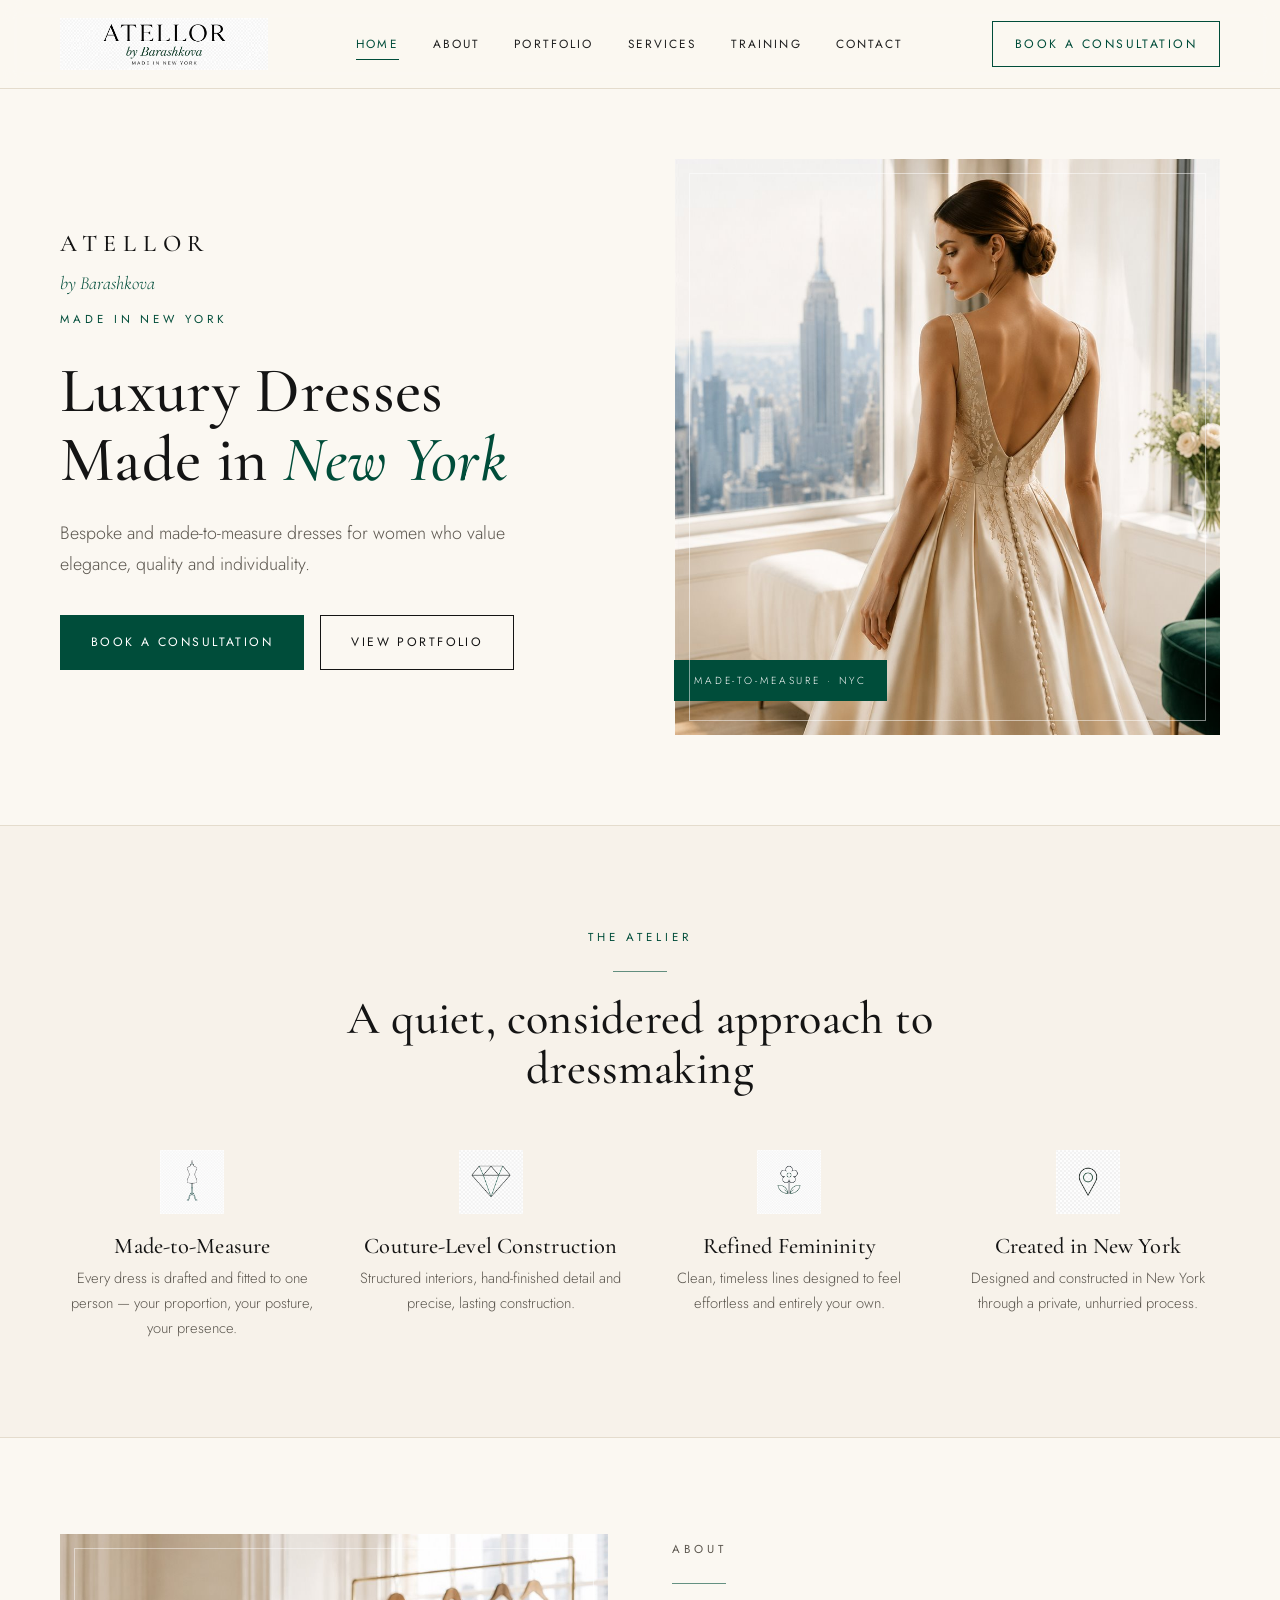
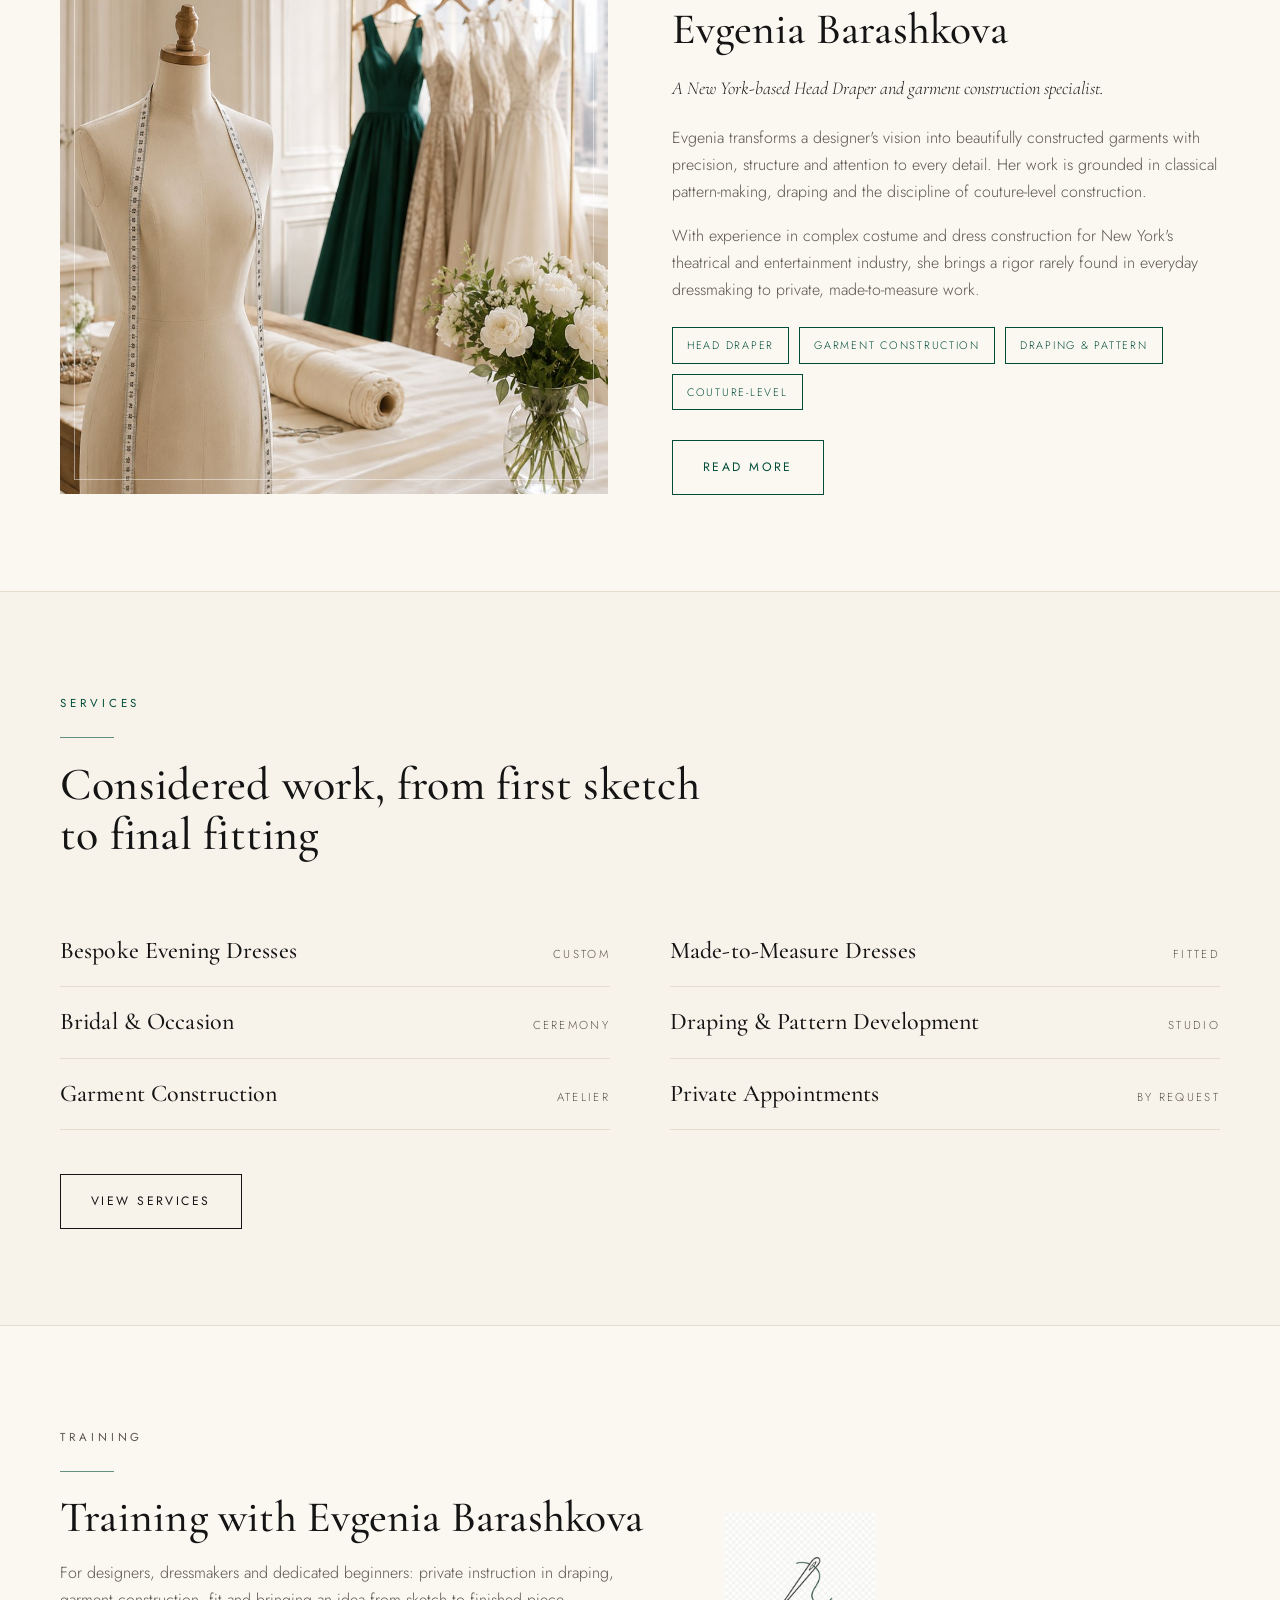
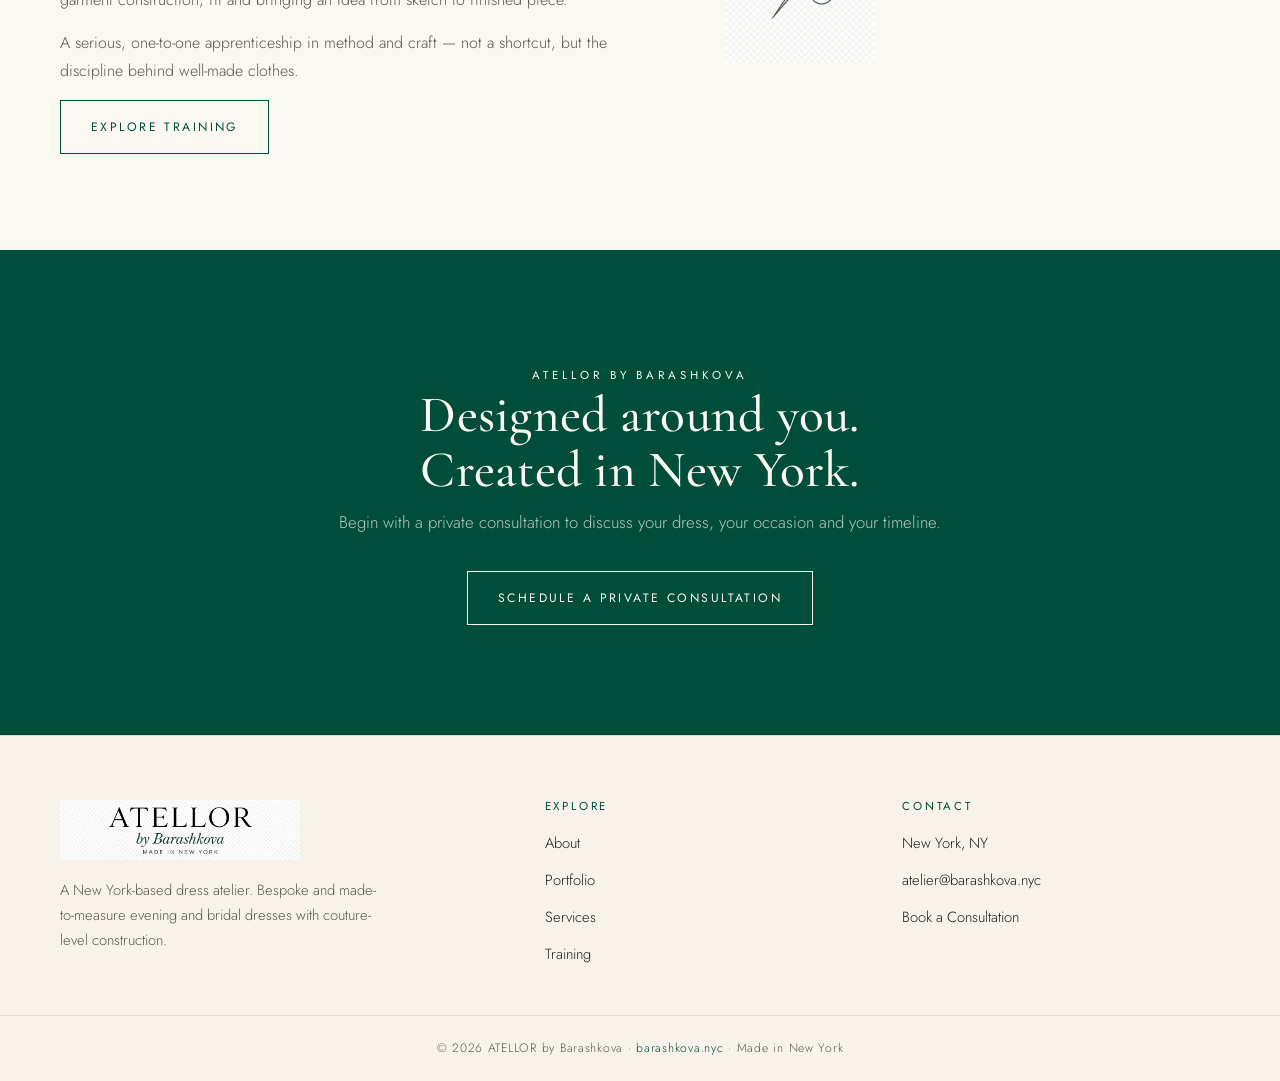
==== index.html @ 3ccfa633 "Home page: ATELLOR by Barashkova landing (quiet-luxury NYC atelier) - shared styles.css (cream/ivory" ====
<!DOCTYPE html>
<html lang="en">
<head>
<meta charset="UTF-8">
<meta name="viewport" content="width=device-width, initial-scale=1.0">
<title>ATELLOR by Barashkova — Luxury Dresses Made in New York</title>
<meta name="description" content="ATELLOR by Barashkova is a New York-based dress atelier founded by Evgenia Barashkova, Head Draper and garment construction specialist. Bespoke and made-to-measure evening and bridal dresses, created in New York.">
<meta name="keywords" content="luxury dresses New York, made to measure dresses NYC, bespoke dresses New York, custom evening dresses NYC, New York dress atelier, bridal and evening dresses NYC, garment construction specialist NYC">
<link rel="canonical" href="https://barashkova.nyc/">
<meta name="theme-color" content="#FBF8F2">
<meta property="og:type" content="website">
<meta property="og:url" content="https://barashkova.nyc/">
<meta property="og:title" content="ATELLOR by Barashkova — Luxury Dresses Made in New York">
<meta property="og:description" content="A New York-based dress atelier. Bespoke and made-to-measure evening and bridal dresses with couture-level construction.">
<meta property="og:image" content="https://barashkova.nyc/assets/hero.jpg">
<meta name="twitter:card" content="summary_large_image">
<meta name="twitter:title" content="ATELLOR by Barashkova — Luxury Dresses Made in New York">
<meta name="twitter:description" content="A New York-based dress atelier. Bespoke and made-to-measure dresses with couture-level construction.">
<meta name="twitter:image" content="https://barashkova.nyc/assets/hero.jpg">
<link rel="icon" type="image/png" href="assets/favicon.png">
<link rel="apple-touch-icon" href="assets/favicon.png">
<link rel="preconnect" href="https://fonts.googleapis.com">
<link rel="preconnect" href="https://fonts.gstatic.com" crossorigin>
<link href="https://fonts.googleapis.com/css2?family=Cormorant+Garamond:ital,wght@0,400;0,500;0,600;1,400;1,500&family=Jost:wght@300;400;500&display=swap" rel="stylesheet">
<link rel="stylesheet" href="styles.css?v=20260706-1">
<script type="application/ld+json">
{"@context":"https://schema.org","@type":"ClothingStore","name":"ATELLOR by Barashkova","image":"https://barashkova.nyc/assets/hero.jpg","description":"New York-based dress atelier offering bespoke and made-to-measure evening and bridal dresses with couture-level construction.","url":"https://barashkova.nyc/","email":"atelier@barashkova.nyc","address":{"@type":"PostalAddress","addressLocality":"New York","addressRegion":"NY","addressCountry":"US"},"founder":{"@type":"Person","name":"Evgenia Barashkova","jobTitle":"Head Draper and Garment Construction Specialist"},"areaServed":"New York, NY"}
</script>
</head>
<body>

<!-- ══ NAV ══════════════════════════════════════════════════════════ -->
<header class="nav">
  <div class="nav-inner">
    <a class="nav-logo" href="index.html" aria-label="ATELLOR by Barashkova — Home">
      <img src="assets/logo.png" alt="ATELLOR by Barashkova — Made in New York">
    </a>
    <nav class="nav-menu" id="navMenu">
      <a href="index.html" class="active">Home</a>
      <a href="about.html">About</a>
      <a href="portfolio.html">Portfolio</a>
      <a href="services.html">Services</a>
      <a href="training.html">Training</a>
      <a href="contact.html">Contact</a>
      <a href="contact.html" class="btn btn-ghost nav-cta" style="padding:12px 22px">Book a Consultation</a>
    </nav>
    <a href="contact.html" class="btn btn-ghost nav-cta desktop" style="padding:12px 22px">Book a Consultation</a>
    <button class="nav-burger" id="navBurger" aria-label="Menu" aria-expanded="false"><span></span><span></span><span></span></button>
  </div>
</header>

<!-- ══ HERO ═════════════════════════════════════════════════════════ -->
<section class="hero">
  <div class="hero-copy">
    <div class="eyebrow-stack">
      <span class="big">ATELLOR</span>
      <span class="scr">by Barashkova</span>
      <span class="eyebrow" style="margin-top:8px">Made in New York</span>
    </div>
    <h1>Luxury Dresses<br>Made in <em>New York</em></h1>
    <p class="sub">Bespoke and made-to-measure dresses for women who value elegance, quality and individuality.</p>
    <div class="hero-actions">
      <a href="contact.html" class="btn btn-fill">Book a Consultation</a>
      <a href="portfolio.html" class="btn btn-outline">View Portfolio</a>
    </div>
  </div>
  <div class="hero-photo">
    <img src="assets/hero.jpg" alt="Evening gown created at the ATELLOR by Barashkova atelier, with a New York skyline beyond the window" fetchpriority="high">
    <span class="tag">Made-to-measure · NYC</span>
  </div>
</section>

<!-- ══ VALUES ═══════════════════════════════════════════════════════ -->
<section class="band">
  <div class="sec">
    <div class="sec-head center">
      <span class="eyebrow">The Atelier</span>
      <div class="rule center"></div>
      <h2>A quiet, considered approach to dressmaking</h2>
    </div>
    <div class="values">
      <div class="value">
        <img src="assets/icon-form.png" alt="">
        <h3>Made-to-Measure</h3>
        <p>Every dress is drafted and fitted to one person — your proportion, your posture, your presence.</p>
      </div>
      <div class="value">
        <img src="assets/icon-diamond.png" alt="">
        <h3>Couture-Level Construction</h3>
        <p>Structured interiors, hand-finished detail and precise, lasting construction.</p>
      </div>
      <div class="value">
        <img src="assets/icon-flower.png" alt="">
        <h3>Refined Femininity</h3>
        <p>Clean, timeless lines designed to feel effortless and entirely your own.</p>
      </div>
      <div class="value">
        <img src="assets/icon-pin.png" alt="">
        <h3>Created in New York</h3>
        <p>Designed and constructed in New York through a private, unhurried process.</p>
      </div>
    </div>
  </div>
</section>

<!-- ══ ABOUT BRIEF ══════════════════════════════════════════════════ -->
<section class="sec">
  <div class="about-split">
    <div class="photo">
      <img src="assets/atelier.jpg" alt="The ATELLOR by Barashkova atelier — a dress form, gowns on a rail and fabric in progress" loading="lazy">
    </div>
    <div>
      <span class="eyebrow muted">About</span>
      <div class="rule"></div>
      <h2>Evgenia Barashkova</h2>
      <p class="lead">A New York-based Head Draper and garment construction specialist.</p>
      <p>Evgenia transforms a designer's vision into beautifully constructed garments with precision, structure and attention to every detail. Her work is grounded in classical pattern-making, draping and the discipline of couture-level construction.</p>
      <p>With experience in complex costume and dress construction for New York's theatrical and entertainment industry, she brings a rigor rarely found in everyday dressmaking to private, made-to-measure work.</p>
      <div class="tags">
        <span class="tag-chip">Head Draper</span>
        <span class="tag-chip">Garment Construction</span>
        <span class="tag-chip">Draping &amp; Pattern</span>
        <span class="tag-chip">Couture-Level</span>
      </div>
      <a href="about.html" class="btn btn-ghost">Read More</a>
    </div>
  </div>
</section>

<!-- ══ SERVICES PREVIEW ═════════════════════════════════════════════ -->
<section class="band">
  <div class="sec">
    <div class="sec-head">
      <span class="eyebrow">Services</span>
      <div class="rule"></div>
      <h2>Considered work, from first sketch to final fitting</h2>
    </div>
    <div class="svc-list">
      <div class="svc-item"><h3>Bespoke Evening Dresses</h3><span>Custom</span></div>
      <div class="svc-item"><h3>Made-to-Measure Dresses</h3><span>Fitted</span></div>
      <div class="svc-item"><h3>Bridal &amp; Occasion</h3><span>Ceremony</span></div>
      <div class="svc-item"><h3>Draping &amp; Pattern Development</h3><span>Studio</span></div>
      <div class="svc-item"><h3>Garment Construction</h3><span>Atelier</span></div>
      <div class="svc-item"><h3>Private Appointments</h3><span>By request</span></div>
    </div>
    <div style="margin-top:44px"><a href="services.html" class="btn btn-outline">View Services</a></div>
  </div>
</section>

<!-- ══ TRAINING TEASER ══════════════════════════════════════════════ -->
<section class="sec">
  <div class="teaser">
    <div class="txt">
      <span class="eyebrow muted">Training</span>
      <div class="rule"></div>
      <h2>Training with Evgenia Barashkova</h2>
      <p>For designers, dressmakers and dedicated beginners: private instruction in draping, garment construction, fit and bringing an idea from sketch to finished piece.</p>
      <p>A serious, one-to-one apprenticeship in method and craft — not a shortcut, but the discipline behind well-made clothes.</p>
      <a href="training.html" class="btn btn-ghost">Explore Training</a>
    </div>
    <div class="art">
      <img src="assets/monogram.png" alt="" loading="lazy">
    </div>
  </div>
</section>

<!-- ══ CTA BAND ═════════════════════════════════════════════════════ -->
<section class="band-emerald">
  <div class="cta-band">
    <span class="eyebrow">ATELLOR by Barashkova</span>
    <h2>Designed around you.<br>Created in New York.</h2>
    <p>Begin with a private consultation to discuss your dress, your occasion and your timeline.</p>
    <a href="contact.html" class="btn btn-outline">Schedule a Private Consultation</a>
  </div>
</section>

<!-- ══ FOOTER ═══════════════════════════════════════════════════════ -->
<footer>
  <div class="foot">
    <div class="foot-brand">
      <img src="assets/logo.png" alt="ATELLOR by Barashkova">
      <p>A New York-based dress atelier. Bespoke and made-to-measure evening and bridal dresses with couture-level construction.</p>
    </div>
    <div class="foot-col">
      <h4>Explore</h4>
      <a href="about.html">About</a>
      <a href="portfolio.html">Portfolio</a>
      <a href="services.html">Services</a>
      <a href="training.html">Training</a>
    </div>
    <div class="foot-col">
      <h4>Contact</h4>
      <p>New York, NY</p>
      <a href="mailto:atelier@barashkova.nyc">atelier@barashkova.nyc</a>
      <a href="contact.html">Book a Consultation</a>
    </div>
  </div>
  <div class="foot-bottom">© 2026 ATELLOR by Barashkova · <a href="https://barashkova.nyc">barashkova.nyc</a> · Made in New York</div>
</footer>

<script>
(function(){
  var b=document.getElementById('navBurger'),m=document.getElementById('navMenu');
  b.addEventListener('click',function(){
    var o=m.classList.toggle('open');
    b.setAttribute('aria-expanded',o?'true':'false');
  });
  m.querySelectorAll('a').forEach(function(a){a.addEventListener('click',function(){m.classList.remove('open');});});
})();
</script>
</body>
</html>
---- styles.css ----
/* ══════════════════════════════════════════════════════════════════
   ATELLOR by Barashkova — barashkova.nyc
   Shared stylesheet · quiet-luxury New York dress atelier
   Cream / ivory · deep emerald accents · black serif typography
   ══════════════════════════════════════════════════════════════════ */
:root{
  --cream:#FBF8F2; --cream2:#F7F2EA; --cream3:#F1E9DB;
  --emerald:#004D3A; --emerald2:#005F46; --emerald-soft:rgba(0,77,58,.08);
  --ink:#141414; --graphite:#1E1E1E; --muted:#5b564e;
  --beige:#D8C7AA; --line:#e4dccd; --gold:#B9975B;
  --serif:'Cormorant Garamond',Georgia,'Times New Roman',serif;
  --sans:'Jost',-apple-system,BlinkMacSystemFont,'Segoe UI',sans-serif;
  --maxw:1240px;
}
*{margin:0;padding:0;box-sizing:border-box}
html{scroll-behavior:smooth}
body{
  font-family:var(--sans); color:var(--ink); background:var(--cream);
  line-height:1.7; font-weight:300; -webkit-font-smoothing:antialiased;
  overflow-x:hidden;
}
img{max-width:100%;display:block}
a{color:inherit;text-decoration:none}
.wrap{max-width:var(--maxw);margin:0 auto;padding:0 40px}

h1,h2,h3,h4{font-family:var(--serif);font-weight:500;line-height:1.08;letter-spacing:.005em;color:var(--ink)}
.eyebrow{font-family:var(--sans);font-weight:400;font-size:.72rem;letter-spacing:.34em;
  text-transform:uppercase;color:var(--emerald)}
.eyebrow.muted{color:var(--muted)}
.rule{width:54px;height:1px;background:var(--emerald);opacity:.6;margin:22px 0}
.rule.center{margin:22px auto}

/* ══ BUTTONS ══════════════════════════════════════════════════════ */
.btn{display:inline-flex;align-items:center;justify-content:center;gap:10px;
  font-family:var(--sans);font-weight:400;font-size:.76rem;letter-spacing:.2em;
  text-transform:uppercase;padding:16px 30px;cursor:pointer;transition:.25s ease;
  border:1px solid transparent}
.btn-fill{background:var(--emerald);color:#fff}
.btn-fill:hover{background:var(--emerald2)}
.btn-outline{background:transparent;color:var(--ink);border-color:var(--ink)}
.btn-outline:hover{background:var(--ink);color:var(--cream)}
.btn-ghost{background:transparent;color:var(--emerald);border-color:var(--emerald)}
.btn-ghost:hover{background:var(--emerald);color:#fff}

/* ══ NAV ══════════════════════════════════════════════════════════ */
.nav{position:sticky;top:0;z-index:100;background:rgba(251,248,242,.86);
  backdrop-filter:blur(10px);-webkit-backdrop-filter:blur(10px);border-bottom:1px solid var(--line)}
.nav-inner{max-width:var(--maxw);margin:0 auto;padding:18px 40px;
  display:flex;align-items:center;justify-content:space-between;gap:24px}
.nav-logo img{height:52px;width:auto}
.nav-menu{display:flex;gap:34px;align-items:center}
.nav-menu a{font-size:.74rem;letter-spacing:.18em;text-transform:uppercase;color:var(--graphite);
  font-weight:400;position:relative;padding:4px 0;transition:color .2s}
.nav-menu a::after{content:'';position:absolute;left:0;right:100%;bottom:-2px;height:1px;
  background:var(--emerald);transition:right .25s ease}
.nav-menu a:hover,.nav-menu a.active{color:var(--emerald)}
.nav-menu a:hover::after,.nav-menu a.active::after{right:0}
.nav-menu a.nav-cta::after{display:none}
.nav-menu .nav-cta{display:none}
.nav-cta{white-space:nowrap}
.nav-burger{display:none;background:none;border:0;cursor:pointer;flex-direction:column;gap:5px;padding:6px}
.nav-burger span{width:24px;height:1.5px;background:var(--ink);transition:.25s}

/* ══ HERO ═════════════════════════════════════════════════════════ */
.hero{max-width:var(--maxw);margin:0 auto;padding:70px 40px 90px;
  display:grid;grid-template-columns:1fr 1fr;gap:70px;align-items:center}
.hero-copy .eyebrow-stack{display:flex;flex-direction:column;gap:3px;margin-bottom:26px}
.hero-copy .eyebrow-stack .big{font-family:var(--serif);font-size:1.5rem;letter-spacing:.28em;
  text-transform:uppercase;color:var(--ink);font-weight:500}
.hero-copy .eyebrow-stack .scr{font-family:var(--serif);font-style:italic;font-size:1.15rem;color:var(--emerald)}
.hero-copy h1{font-size:clamp(2.8rem,5vw,4.6rem);font-weight:500;margin-bottom:24px}
.hero-copy h1 em{font-style:italic;color:var(--emerald)}
.hero-copy .sub{font-size:1.12rem;color:var(--muted);max-width:460px;margin-bottom:36px;font-weight:300}
.hero-actions{display:flex;gap:16px;flex-wrap:wrap}
.hero-photo{position:relative}
.hero-photo img{width:100%;height:clamp(440px,64vh,660px);object-fit:cover;object-position:center 20%}
.hero-photo::after{content:'';position:absolute;inset:14px;border:1px solid rgba(255,255,255,.5);pointer-events:none}
.hero-photo .tag{position:absolute;left:-1px;bottom:34px;background:var(--emerald);color:#fff;
  font-size:.64rem;letter-spacing:.28em;text-transform:uppercase;padding:12px 20px}

/* ══ SECTION SCAFFOLD ═════════════════════════════════════════════ */
section{position:relative}
.sec{max-width:var(--maxw);margin:0 auto;padding:96px 40px}
.sec-head{max-width:640px;margin-bottom:56px}
.sec-head.center{margin-left:auto;margin-right:auto;text-align:center}
.sec-head h2{font-size:clamp(2rem,3.6vw,3rem)}
.sec-head p{color:var(--muted);font-size:1.05rem;margin-top:16px;font-weight:300}
.band{background:var(--cream2);border-top:1px solid var(--line);border-bottom:1px solid var(--line)}
.band-emerald{background:var(--emerald);color:var(--cream)}
.band-emerald h2,.band-emerald .eyebrow{color:var(--cream)}

/* values row */
.values{display:grid;grid-template-columns:repeat(4,1fr);gap:34px}
.value{text-align:center}
.value img{width:64px;height:64px;margin:0 auto 20px;object-fit:contain}
.value h3{font-size:1.4rem;margin-bottom:8px}
.value p{font-size:.92rem;color:var(--muted);font-weight:300}

/* about split */
.about-split{display:grid;grid-template-columns:1fr 1fr;gap:64px;align-items:center}
.about-split .photo img{width:100%;height:560px;object-fit:cover}
.about-split .photo{position:relative}
.about-split .photo::after{content:'';position:absolute;inset:14px;border:1px solid rgba(255,255,255,.45)}
.about-split h2{font-size:clamp(2rem,3.4vw,2.8rem);margin-bottom:8px}
.about-split .lead{font-size:1.14rem;color:var(--graphite);margin:20px 0;font-weight:300;font-style:italic;font-family:var(--serif)}
.about-split p{color:var(--muted);margin-bottom:16px;font-weight:300}
.tags{display:flex;flex-wrap:wrap;gap:10px;margin:24px 0 30px}
.tag-chip{font-size:.68rem;letter-spacing:.16em;text-transform:uppercase;color:var(--emerald);
  border:1px solid var(--emerald);padding:8px 14px}

/* services preview list */
.svc-list{display:grid;grid-template-columns:repeat(2,1fr);gap:0 60px}
.svc-item{display:flex;justify-content:space-between;align-items:baseline;gap:20px;
  padding:22px 0;border-bottom:1px solid var(--line)}
.svc-item h3{font-size:1.5rem;font-weight:500}
.svc-item span{font-size:.72rem;letter-spacing:.2em;text-transform:uppercase;color:var(--muted);white-space:nowrap}

/* training teaser */
.teaser{display:grid;grid-template-columns:1.1fr .9fr;gap:60px;align-items:center}
.teaser .txt h2{font-size:clamp(2rem,3.4vw,2.8rem);margin-bottom:18px}
.teaser .txt p{color:var(--muted);font-weight:300;margin-bottom:16px}
.teaser .art{position:relative;text-align:center}
.teaser .art img{width:150px;height:150px;object-fit:contain;opacity:.9}

/* CTA band */
.cta-band{text-align:center;padding:110px 40px}
.cta-band h2{font-size:clamp(2.2rem,4vw,3.4rem);color:var(--cream);margin-bottom:10px}
.cta-band p{color:rgba(251,248,242,.72);font-weight:300;font-size:1.05rem;margin-bottom:34px}
.cta-band .btn-outline{color:var(--cream);border-color:var(--cream)}
.cta-band .btn-outline:hover{background:var(--cream);color:var(--emerald)}

/* ══ FOOTER ═══════════════════════════════════════════════════════ */
footer{background:var(--cream2);border-top:1px solid var(--line)}
.foot{max-width:var(--maxw);margin:0 auto;padding:64px 40px 36px;
  display:grid;grid-template-columns:1.4fr 1fr 1fr;gap:40px}
.foot-brand img{height:60px;margin-bottom:18px}
.foot-brand p{color:var(--muted);font-size:.92rem;font-weight:300;max-width:320px}
.foot col,.foot-col{}
.foot h4{font-family:var(--sans);font-size:.72rem;letter-spacing:.24em;text-transform:uppercase;
  color:var(--emerald);margin-bottom:18px;font-weight:400}
.foot-col a,.foot-col p{display:block;color:var(--graphite);font-size:.92rem;font-weight:300;margin-bottom:12px}
.foot-col a:hover{color:var(--emerald)}
.foot-bottom{border-top:1px solid var(--line);text-align:center;padding:22px 40px;
  font-size:.76rem;letter-spacing:.06em;color:var(--muted)}
.foot-bottom a{color:var(--emerald)}

/* ══ RESPONSIVE ═══════════════════════════════════════════════════ */
@media(max-width:940px){
  .hero{grid-template-columns:1fr;gap:40px;padding-top:40px}
  .hero-photo{order:-1}
  .hero-photo img{height:460px}
  .about-split,.teaser{grid-template-columns:1fr;gap:36px}
  .about-split .photo img{height:440px}
  .values{grid-template-columns:repeat(2,1fr);gap:40px 24px}
  .svc-list{grid-template-columns:1fr;gap:0}
  .foot{grid-template-columns:1fr 1fr;gap:32px}
  .foot-brand{grid-column:1/-1}
}
@media(max-width:680px){
  .wrap,.sec,.nav-inner,.hero,.foot{padding-left:22px;padding-right:22px}
  .nav-menu{position:fixed;top:0;bottom:0;right:0;width:min(80vw,320px);background:var(--cream);
    flex-direction:column;align-items:flex-start;justify-content:center;gap:26px;padding:40px;
    display:none;box-shadow:-20px 0 60px rgba(0,0,0,.12)}
  .nav-menu.open{display:flex}
  .nav-menu a{font-size:.9rem}
  .nav-burger{display:flex}
  .nav-cta.desktop{display:none}
  .nav-menu .nav-cta{display:inline-flex}
  .sec{padding:64px 22px}
  .cta-band{padding:80px 22px}
  .values{grid-template-columns:1fr;gap:34px}
  .foot{grid-template-columns:1fr}
}
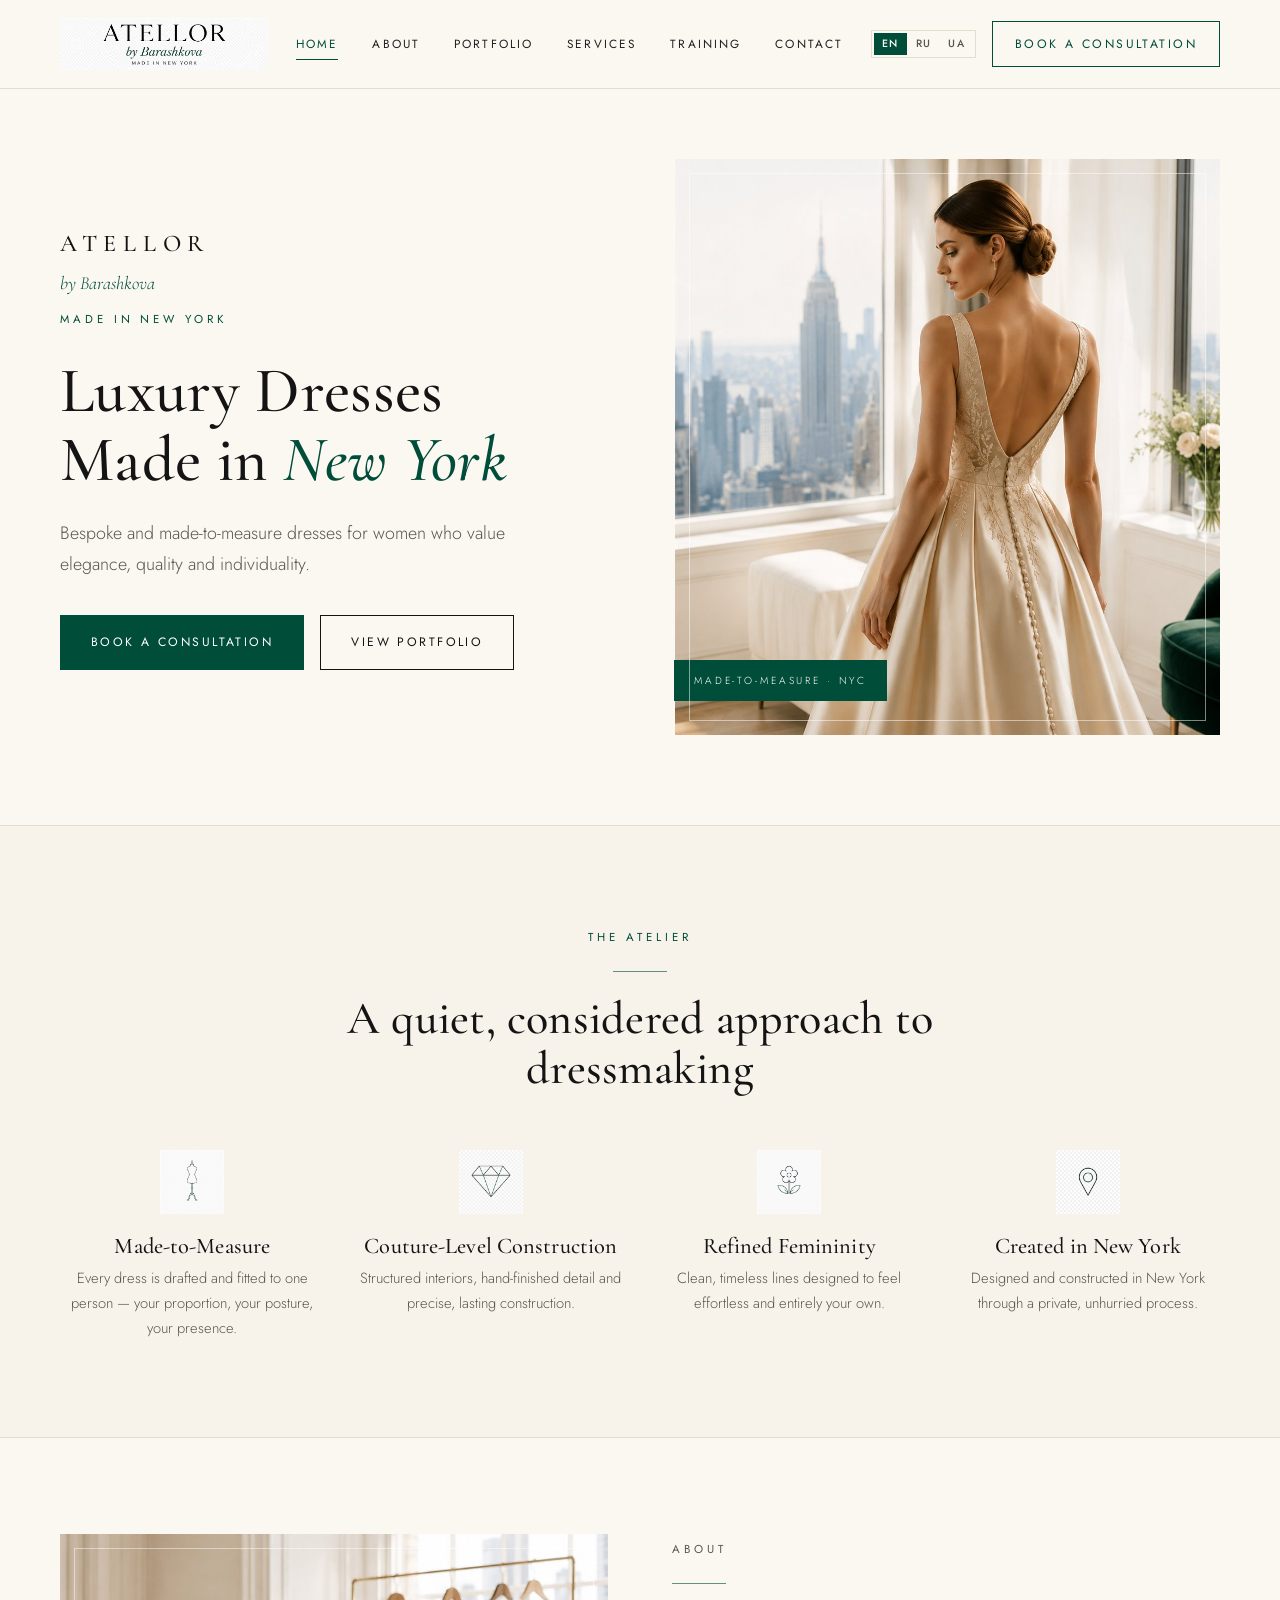
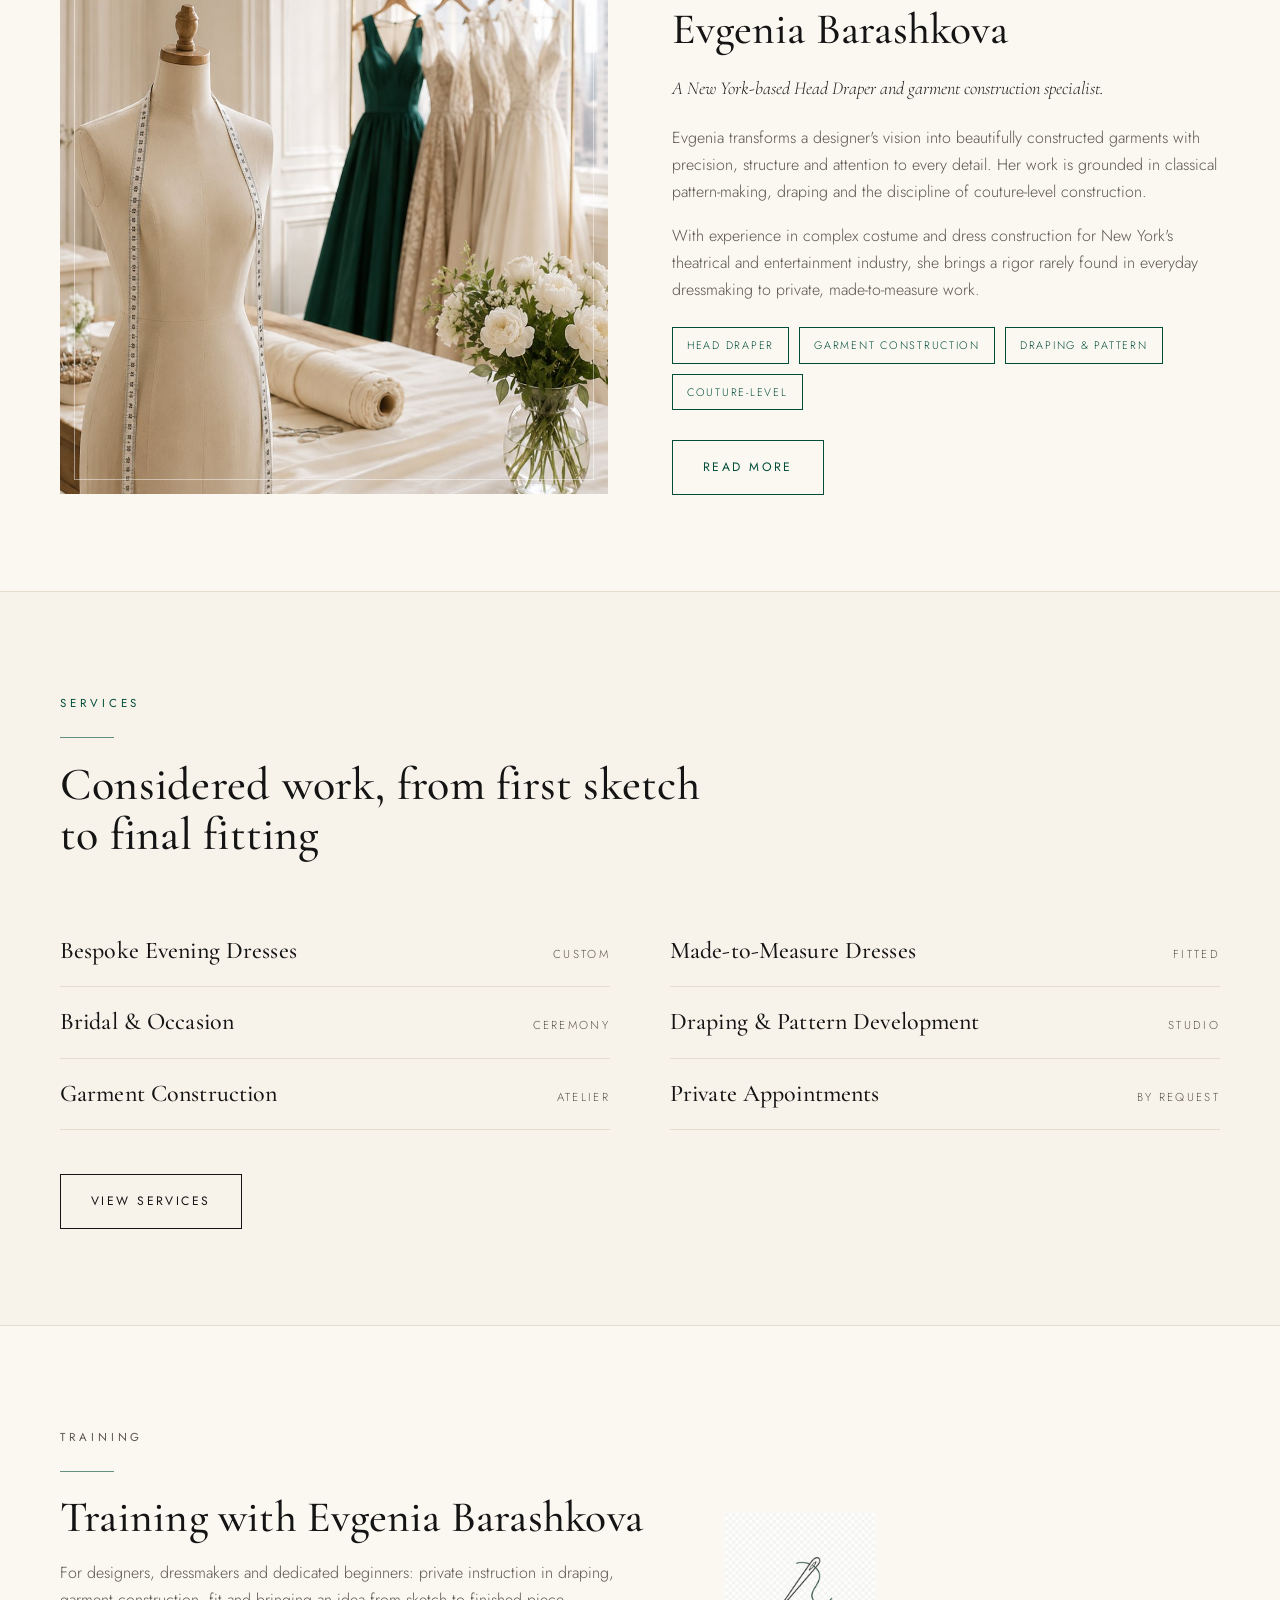
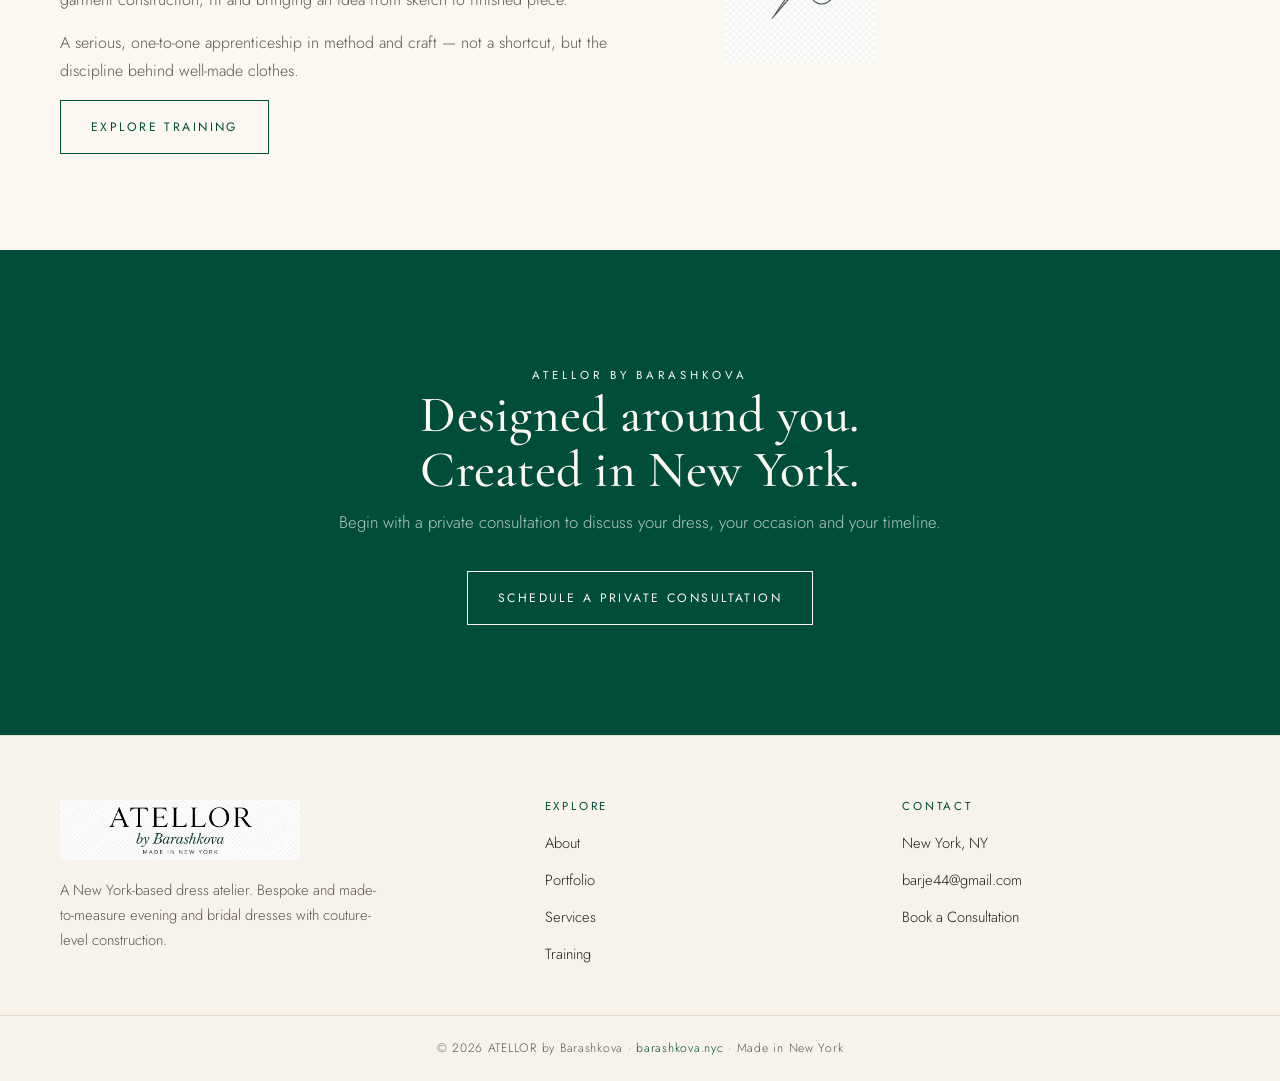
==== commit e017c05b: "Add EN/RU/UK language switcher + real email & Instagram - i18n.js: shared EN/RU/UK dictionary for al" ====
--- a/index.html
+++ b/index.html
@@ -8,48 +8,38 @@
 <meta name="keywords" content="luxury dresses New York, made to measure dresses NYC, bespoke dresses New York, custom evening dresses NYC, New York dress atelier, bridal and evening dresses NYC, garment construction specialist NYC">
 <link rel="canonical" href="https://barashkova.nyc/">
 <meta name="theme-color" content="#FBF8F2">
-<meta property="og:type" content="website">
-<meta property="og:url" content="https://barashkova.nyc/">
-<meta property="og:title" content="ATELLOR by Barashkova — Luxury Dresses Made in New York">
-<meta property="og:description" content="A New York-based dress atelier. Bespoke and made-to-measure evening and bridal dresses with couture-level construction.">
-<meta property="og:image" content="https://barashkova.nyc/assets/hero.jpg">
-<meta name="twitter:card" content="summary_large_image">
-<meta name="twitter:title" content="ATELLOR by Barashkova — Luxury Dresses Made in New York">
-<meta name="twitter:description" content="A New York-based dress atelier. Bespoke and made-to-measure dresses with couture-level construction.">
-<meta name="twitter:image" content="https://barashkova.nyc/assets/hero.jpg">
-<link rel="icon" type="image/png" href="assets/favicon.png">
-<link rel="apple-touch-icon" href="assets/favicon.png">
-<link rel="preconnect" href="https://fonts.googleapis.com">
-<link rel="preconnect" href="https://fonts.gstatic.com" crossorigin>
+<meta property="og:type" content="website"><meta property="og:url" content="https://barashkova.nyc/"><meta property="og:title" content="ATELLOR by Barashkova — Luxury Dresses Made in New York"><meta property="og:description" content="A New York-based dress atelier. Bespoke and made-to-measure evening and bridal dresses with couture-level construction."><meta property="og:image" content="https://barashkova.nyc/assets/hero.jpg">
+<meta name="twitter:card" content="summary_large_image"><meta name="twitter:title" content="ATELLOR by Barashkova — Luxury Dresses Made in New York"><meta name="twitter:description" content="A New York-based dress atelier. Bespoke and made-to-measure dresses with couture-level construction."><meta name="twitter:image" content="https://barashkova.nyc/assets/hero.jpg">
+<link rel="icon" type="image/png" href="assets/favicon.png"><link rel="apple-touch-icon" href="assets/favicon.png">
+<link rel="preconnect" href="https://fonts.googleapis.com"><link rel="preconnect" href="https://fonts.gstatic.com" crossorigin>
 <link href="https://fonts.googleapis.com/css2?family=Cormorant+Garamond:ital,wght@0,400;0,500;0,600;1,400;1,500&family=Jost:wght@300;400;500&display=swap" rel="stylesheet">
-<link rel="stylesheet" href="styles.css?v=20260706-1">
+<link rel="stylesheet" href="styles.css?v=20260706-3">
 <script type="application/ld+json">
-{"@context":"https://schema.org","@type":"ClothingStore","name":"ATELLOR by Barashkova","image":"https://barashkova.nyc/assets/hero.jpg","description":"New York-based dress atelier offering bespoke and made-to-measure evening and bridal dresses with couture-level construction.","url":"https://barashkova.nyc/","email":"atelier@barashkova.nyc","address":{"@type":"PostalAddress","addressLocality":"New York","addressRegion":"NY","addressCountry":"US"},"founder":{"@type":"Person","name":"Evgenia Barashkova","jobTitle":"Head Draper and Garment Construction Specialist"},"areaServed":"New York, NY"}
+{"@context":"https://schema.org","@type":"ClothingStore","name":"ATELLOR by Barashkova","image":"https://barashkova.nyc/assets/hero.jpg","description":"New York-based dress atelier offering bespoke and made-to-measure evening and bridal dresses with couture-level construction.","url":"https://barashkova.nyc/","email":"barje44@gmail.com","address":{"@type":"PostalAddress","addressLocality":"New York","addressRegion":"NY","addressCountry":"US"},"founder":{"@type":"Person","name":"Evgenia Barashkova","jobTitle":"Head Draper and Garment Construction Specialist"},"areaServed":"New York, NY"}
 </script>
 </head>
 <body>
 
-<!-- ══ NAV ══════════════════════════════════════════════════════════ -->
 <header class="nav">
   <div class="nav-inner">
-    <a class="nav-logo" href="index.html" aria-label="ATELLOR by Barashkova — Home">
-      <img src="assets/logo.png" alt="ATELLOR by Barashkova — Made in New York">
-    </a>
+    <a class="nav-logo" href="index.html" aria-label="ATELLOR by Barashkova — Home"><img src="assets/logo.png" alt="ATELLOR by Barashkova — Made in New York"></a>
     <nav class="nav-menu" id="navMenu">
-      <a href="index.html" class="active">Home</a>
-      <a href="about.html">About</a>
-      <a href="portfolio.html">Portfolio</a>
-      <a href="services.html">Services</a>
-      <a href="training.html">Training</a>
-      <a href="contact.html">Contact</a>
-      <a href="contact.html" class="btn btn-ghost nav-cta" style="padding:12px 22px">Book a Consultation</a>
+      <a href="index.html" class="active" data-i18n="nav.home">Home</a>
+      <a href="about.html" data-i18n="nav.about">About</a>
+      <a href="portfolio.html" data-i18n="nav.portfolio">Portfolio</a>
+      <a href="services.html" data-i18n="nav.services">Services</a>
+      <a href="training.html" data-i18n="nav.training">Training</a>
+      <a href="contact.html" data-i18n="nav.contact">Contact</a>
+      <a href="contact.html" class="btn btn-ghost nav-cta" style="padding:12px 22px" data-i18n="book">Book a Consultation</a>
     </nav>
-    <a href="contact.html" class="btn btn-ghost nav-cta desktop" style="padding:12px 22px">Book a Consultation</a>
-    <button class="nav-burger" id="navBurger" aria-label="Menu" aria-expanded="false"><span></span><span></span><span></span></button>
+    <div class="nav-right">
+      <div class="lang-sw" role="group" aria-label="Language"><button type="button" data-lang="en" class="on">EN</button><button type="button" data-lang="ru">RU</button><button type="button" data-lang="uk">UA</button></div>
+      <a href="contact.html" class="btn btn-ghost nav-cta desktop" style="padding:12px 22px" data-i18n="book">Book a Consultation</a>
+      <button class="nav-burger" id="navBurger" aria-label="Menu" aria-expanded="false"><span></span><span></span><span></span></button>
+    </div>
   </div>
 </header>
 
-<!-- ══ HERO ═════════════════════════════════════════════════════════ -->
 <section class="hero">
   <div class="hero-copy">
     <div class="eyebrow-stack">
@@ -57,156 +47,110 @@
       <span class="scr">by Barashkova</span>
       <span class="eyebrow" style="margin-top:8px">Made in New York</span>
     </div>
-    <h1>Luxury Dresses<br>Made in <em>New York</em></h1>
-    <p class="sub">Bespoke and made-to-measure dresses for women who value elegance, quality and individuality.</p>
+    <h1 data-i18n-html="h.h1">Luxury Dresses<br>Made in <em>New York</em></h1>
+    <p class="sub" data-i18n="h.sub">Bespoke and made-to-measure dresses for women who value elegance, quality and individuality.</p>
     <div class="hero-actions">
-      <a href="contact.html" class="btn btn-fill">Book a Consultation</a>
-      <a href="portfolio.html" class="btn btn-outline">View Portfolio</a>
+      <a href="contact.html" class="btn btn-fill" data-i18n="book">Book a Consultation</a>
+      <a href="portfolio.html" class="btn btn-outline" data-i18n="viewpf">View Portfolio</a>
     </div>
   </div>
   <div class="hero-photo">
     <img src="assets/hero.jpg" alt="Evening gown created at the ATELLOR by Barashkova atelier, with a New York skyline beyond the window" fetchpriority="high">
-    <span class="tag">Made-to-measure · NYC</span>
+    <span class="tag" data-i18n="h.tag">Made-to-measure · NYC</span>
   </div>
 </section>
 
-<!-- ══ VALUES ═══════════════════════════════════════════════════════ -->
 <section class="band">
   <div class="sec">
     <div class="sec-head center">
-      <span class="eyebrow">The Atelier</span>
+      <span class="eyebrow" data-i18n="h.val.eyb">The Atelier</span>
       <div class="rule center"></div>
-      <h2>A quiet, considered approach to dressmaking</h2>
+      <h2 data-i18n="h.val.h">A quiet, considered approach to dressmaking</h2>
     </div>
     <div class="values">
-      <div class="value">
-        <img src="assets/icon-form.png" alt="">
-        <h3>Made-to-Measure</h3>
-        <p>Every dress is drafted and fitted to one person — your proportion, your posture, your presence.</p>
-      </div>
-      <div class="value">
-        <img src="assets/icon-diamond.png" alt="">
-        <h3>Couture-Level Construction</h3>
-        <p>Structured interiors, hand-finished detail and precise, lasting construction.</p>
-      </div>
-      <div class="value">
-        <img src="assets/icon-flower.png" alt="">
-        <h3>Refined Femininity</h3>
-        <p>Clean, timeless lines designed to feel effortless and entirely your own.</p>
-      </div>
-      <div class="value">
-        <img src="assets/icon-pin.png" alt="">
-        <h3>Created in New York</h3>
-        <p>Designed and constructed in New York through a private, unhurried process.</p>
-      </div>
+      <div class="value"><img src="assets/icon-form.png" alt=""><h3 data-i18n="h.v1h">Made-to-Measure</h3><p data-i18n="h.v1p">Every dress is drafted and fitted to one person — your proportion, your posture, your presence.</p></div>
+      <div class="value"><img src="assets/icon-diamond.png" alt=""><h3 data-i18n="h.v2h">Couture-Level Construction</h3><p data-i18n="h.v2p">Structured interiors, hand-finished detail and precise, lasting construction.</p></div>
+      <div class="value"><img src="assets/icon-flower.png" alt=""><h3 data-i18n="h.v3h">Refined Femininity</h3><p data-i18n="h.v3p">Clean, timeless lines designed to feel effortless and entirely your own.</p></div>
+      <div class="value"><img src="assets/icon-pin.png" alt=""><h3 data-i18n="h.v4h">Created in New York</h3><p data-i18n="h.v4p">Designed and constructed in New York through a private, unhurried process.</p></div>
     </div>
   </div>
 </section>
 
-<!-- ══ ABOUT BRIEF ══════════════════════════════════════════════════ -->
 <section class="sec">
   <div class="about-split">
-    <div class="photo">
-      <img src="assets/atelier.jpg" alt="The ATELLOR by Barashkova atelier — a dress form, gowns on a rail and fabric in progress" loading="lazy">
-    </div>
+    <div class="photo"><img src="assets/atelier.jpg" alt="The ATELLOR by Barashkova atelier — a dress form, gowns on a rail and fabric in progress" loading="lazy"></div>
     <div>
-      <span class="eyebrow muted">About</span>
+      <span class="eyebrow muted" data-i18n="h.ab.eyb">About</span>
       <div class="rule"></div>
-      <h2>Evgenia Barashkova</h2>
-      <p class="lead">A New York-based Head Draper and garment construction specialist.</p>
-      <p>Evgenia transforms a designer's vision into beautifully constructed garments with precision, structure and attention to every detail. Her work is grounded in classical pattern-making, draping and the discipline of couture-level construction.</p>
-      <p>With experience in complex costume and dress construction for New York's theatrical and entertainment industry, she brings a rigor rarely found in everyday dressmaking to private, made-to-measure work.</p>
+      <h2 data-i18n="h.ab.name">Evgenia Barashkova</h2>
+      <p class="lead" data-i18n="h.ab.lead">A New York-based Head Draper and garment construction specialist.</p>
+      <p data-i18n="h.ab.p1">Evgenia transforms a designer's vision into beautifully constructed garments with precision, structure and attention to every detail. Her work is grounded in classical pattern-making, draping and the discipline of couture-level construction.</p>
+      <p data-i18n="h.ab.p2">With experience in complex costume and dress construction for New York's theatrical and entertainment industry, she brings a rigor rarely found in everyday dressmaking to private, made-to-measure work.</p>
       <div class="tags">
-        <span class="tag-chip">Head Draper</span>
-        <span class="tag-chip">Garment Construction</span>
-        <span class="tag-chip">Draping &amp; Pattern</span>
-        <span class="tag-chip">Couture-Level</span>
+        <span class="tag-chip" data-i18n="tag.headdraper">Head Draper</span>
+        <span class="tag-chip" data-i18n="tag.construction">Garment Construction</span>
+        <span class="tag-chip" data-i18n="tag.draping">Draping &amp; Pattern</span>
+        <span class="tag-chip" data-i18n="tag.couture">Couture-Level</span>
       </div>
-      <a href="about.html" class="btn btn-ghost">Read More</a>
+      <a href="about.html" class="btn btn-ghost" data-i18n="readmore">Read More</a>
     </div>
   </div>
 </section>
 
-<!-- ══ SERVICES PREVIEW ═════════════════════════════════════════════ -->
 <section class="band">
   <div class="sec">
     <div class="sec-head">
-      <span class="eyebrow">Services</span>
+      <span class="eyebrow" data-i18n="h.svc.eyb">Services</span>
       <div class="rule"></div>
-      <h2>Considered work, from first sketch to final fitting</h2>
+      <h2 data-i18n="h.svc.h">Considered work, from first sketch to final fitting</h2>
     </div>
     <div class="svc-list">
-      <div class="svc-item"><h3>Bespoke Evening Dresses</h3><span>Custom</span></div>
-      <div class="svc-item"><h3>Made-to-Measure Dresses</h3><span>Fitted</span></div>
-      <div class="svc-item"><h3>Bridal &amp; Occasion</h3><span>Ceremony</span></div>
-      <div class="svc-item"><h3>Draping &amp; Pattern Development</h3><span>Studio</span></div>
-      <div class="svc-item"><h3>Garment Construction</h3><span>Atelier</span></div>
-      <div class="svc-item"><h3>Private Appointments</h3><span>By request</span></div>
+      <div class="svc-item"><h3 data-i18n="svc.eve">Bespoke Evening Dresses</h3><span data-i18n="svc.eve.t">Custom</span></div>
+      <div class="svc-item"><h3 data-i18n="svc.mtm">Made-to-Measure Dresses</h3><span data-i18n="svc.mtm.t">Fitted</span></div>
+      <div class="svc-item"><h3 data-i18n="svc.bridal">Bridal &amp; Occasion</h3><span data-i18n="svc.bridal.t">Ceremony</span></div>
+      <div class="svc-item"><h3 data-i18n="svc.drape">Draping &amp; Pattern Development</h3><span data-i18n="svc.drape.t">Studio</span></div>
+      <div class="svc-item"><h3 data-i18n="svc.constr">Garment Construction</h3><span data-i18n="svc.constr.t">Atelier</span></div>
+      <div class="svc-item"><h3 data-i18n="svc.priv">Private Appointments</h3><span data-i18n="svc.priv.t">By request</span></div>
     </div>
-    <div style="margin-top:44px"><a href="services.html" class="btn btn-outline">View Services</a></div>
+    <div style="margin-top:44px"><a href="services.html" class="btn btn-outline" data-i18n="h.svc.view">View Services</a></div>
   </div>
 </section>
 
-<!-- ══ TRAINING TEASER ══════════════════════════════════════════════ -->
 <section class="sec">
   <div class="teaser">
     <div class="txt">
-      <span class="eyebrow muted">Training</span>
+      <span class="eyebrow muted" data-i18n="h.tr.eyb">Training</span>
       <div class="rule"></div>
-      <h2>Training with Evgenia Barashkova</h2>
-      <p>For designers, dressmakers and dedicated beginners: private instruction in draping, garment construction, fit and bringing an idea from sketch to finished piece.</p>
-      <p>A serious, one-to-one apprenticeship in method and craft — not a shortcut, but the discipline behind well-made clothes.</p>
-      <a href="training.html" class="btn btn-ghost">Explore Training</a>
+      <h2 data-i18n="h.tr.h">Training with Evgenia Barashkova</h2>
+      <p data-i18n="h.tr.p1">For designers, dressmakers and dedicated beginners: private instruction in draping, garment construction, fit and bringing an idea from sketch to finished piece.</p>
+      <p data-i18n="h.tr.p2">A serious, one-to-one apprenticeship in method and craft — not a shortcut, but the discipline behind well-made clothes.</p>
+      <a href="training.html" class="btn btn-ghost" data-i18n="h.tr.explore">Explore Training</a>
     </div>
-    <div class="art">
-      <img src="assets/monogram.png" alt="" loading="lazy">
-    </div>
+    <div class="art"><img src="assets/monogram.png" alt="" loading="lazy"></div>
   </div>
 </section>
 
-<!-- ══ CTA BAND ═════════════════════════════════════════════════════ -->
 <section class="band-emerald">
   <div class="cta-band">
     <span class="eyebrow">ATELLOR by Barashkova</span>
-    <h2>Designed around you.<br>Created in New York.</h2>
-    <p>Begin with a private consultation to discuss your dress, your occasion and your timeline.</p>
-    <a href="contact.html" class="btn btn-outline">Schedule a Private Consultation</a>
+    <h2 data-i18n-html="cta.designed.h">Designed around you.<br>Created in New York.</h2>
+    <p data-i18n="cta.designed.p">Begin with a private consultation to discuss your dress, your occasion and your timeline.</p>
+    <a href="contact.html" class="btn btn-outline" data-i18n="schedule">Schedule a Private Consultation</a>
   </div>
 </section>
 
-<!-- ══ FOOTER ═══════════════════════════════════════════════════════ -->
 <footer>
   <div class="foot">
-    <div class="foot-brand">
-      <img src="assets/logo.png" alt="ATELLOR by Barashkova">
-      <p>A New York-based dress atelier. Bespoke and made-to-measure evening and bridal dresses with couture-level construction.</p>
-    </div>
-    <div class="foot-col">
-      <h4>Explore</h4>
-      <a href="about.html">About</a>
-      <a href="portfolio.html">Portfolio</a>
-      <a href="services.html">Services</a>
-      <a href="training.html">Training</a>
-    </div>
-    <div class="foot-col">
-      <h4>Contact</h4>
-      <p>New York, NY</p>
-      <a href="mailto:atelier@barashkova.nyc">atelier@barashkova.nyc</a>
-      <a href="contact.html">Book a Consultation</a>
-    </div>
+    <div class="foot-brand"><img src="assets/logo.png" alt="ATELLOR by Barashkova"><p data-i18n="foot.brand">A New York-based dress atelier. Bespoke and made-to-measure evening and bridal dresses with couture-level construction.</p></div>
+    <div class="foot-col"><h4 data-i18n="foot.explore">Explore</h4><a href="about.html" data-i18n="nav.about">About</a><a href="portfolio.html" data-i18n="nav.portfolio">Portfolio</a><a href="services.html" data-i18n="nav.services">Services</a><a href="training.html" data-i18n="nav.training">Training</a></div>
+    <div class="foot-col"><h4 data-i18n="foot.contact">Contact</h4><p data-i18n="foot.loc">New York, NY</p><a href="mailto:barje44@gmail.com">barje44@gmail.com</a><a href="contact.html" data-i18n="book">Book a Consultation</a></div>
   </div>
   <div class="foot-bottom">© 2026 ATELLOR by Barashkova · <a href="https://barashkova.nyc">barashkova.nyc</a> · Made in New York</div>
 </footer>
 
+<script src="i18n.js"></script>
 <script>
-(function(){
-  var b=document.getElementById('navBurger'),m=document.getElementById('navMenu');
-  b.addEventListener('click',function(){
-    var o=m.classList.toggle('open');
-    b.setAttribute('aria-expanded',o?'true':'false');
-  });
-  m.querySelectorAll('a').forEach(function(a){a.addEventListener('click',function(){m.classList.remove('open');});});
-})();
+(function(){var b=document.getElementById('navBurger'),m=document.getElementById('navMenu');b.addEventListener('click',function(){var o=m.classList.toggle('open');b.setAttribute('aria-expanded',o?'true':'false');});m.querySelectorAll('a').forEach(function(a){a.addEventListener('click',function(){m.classList.remove('open');});});})();
 </script>
 </body>
 </html>
--- a/styles.css
+++ b/styles.css
@@ -60,6 +60,12 @@
 .nav-cta{white-space:nowrap}
 .nav-burger{display:none;background:none;border:0;cursor:pointer;flex-direction:column;gap:5px;padding:6px}
 .nav-burger span{width:24px;height:1.5px;background:var(--ink);transition:.25s}
+.nav-right{display:flex;align-items:center;gap:16px}
+.lang-sw{display:flex;align-items:center;gap:1px;border:1px solid var(--line);padding:2px}
+.lang-sw button{border:0;background:transparent;cursor:pointer;font-family:var(--sans);
+  font-size:.66rem;font-weight:500;letter-spacing:.12em;color:var(--muted);padding:6px 8px;line-height:1;transition:.15s}
+.lang-sw button:hover{color:var(--emerald)}
+.lang-sw button.on{background:var(--emerald);color:#fff}
 
 /* ══ HERO ═════════════════════════════════════════════════════════ */
 .hero{max-width:var(--maxw);margin:0 auto;padding:70px 40px 90px;
@@ -144,6 +150,107 @@
   font-size:.76rem;letter-spacing:.06em;color:var(--muted)}
 .foot-bottom a{color:var(--emerald)}
 
+/* ══ PAGE HERO (inner pages) ══════════════════════════════════════ */
+.page-hero{border-bottom:1px solid var(--line);background:var(--cream2)}
+.page-hero .inner{max-width:var(--maxw);margin:0 auto;padding:80px 40px 70px;text-align:center}
+.page-hero h1{font-size:clamp(2.6rem,5vw,4rem)}
+.page-hero p{color:var(--muted);font-size:1.1rem;font-weight:300;max-width:620px;margin:16px auto 0}
+
+/* about page */
+.about-hero{display:grid;grid-template-columns:1fr 1fr;gap:64px;align-items:center;
+  max-width:var(--maxw);margin:0 auto;padding:80px 40px}
+.about-hero .photo img{width:100%;height:620px;object-fit:cover}
+.about-hero .photo{position:relative}
+.about-hero .photo::after{content:'';position:absolute;inset:14px;border:1px solid rgba(255,255,255,.45)}
+.about-hero h1{font-size:clamp(2.4rem,4vw,3.4rem);margin:14px 0}
+.about-hero .lead{font-family:var(--serif);font-style:italic;font-size:1.3rem;color:var(--emerald);margin-bottom:22px}
+.about-hero p{color:var(--muted);font-weight:300;margin-bottom:16px}
+.stat-row{display:grid;grid-template-columns:repeat(3,1fr);gap:30px;text-align:center;
+  max-width:var(--maxw);margin:0 auto;padding:20px 40px 10px}
+.stat-row .s b{display:block;font-family:var(--serif);font-size:2.6rem;color:var(--emerald);line-height:1}
+.stat-row .s span{font-size:.72rem;letter-spacing:.18em;text-transform:uppercase;color:var(--muted)}
+.prose{max-width:760px;margin:0 auto}
+.prose p{color:var(--muted);font-weight:300;margin-bottom:20px;font-size:1.05rem}
+.prose h3{font-size:1.7rem;margin:36px 0 14px}
+
+/* services / cards grid */
+.cards{display:grid;grid-template-columns:repeat(3,1fr);gap:24px}
+.card{background:var(--cream);border:1px solid var(--line);padding:38px 32px;transition:.22s}
+.band .card{background:#fff}
+.card:hover{border-color:var(--emerald);transform:translateY(-3px)}
+.card img{width:52px;height:52px;object-fit:contain;margin-bottom:20px}
+.card h3{font-size:1.55rem;margin-bottom:12px}
+.card p{color:var(--muted);font-weight:300;font-size:.96rem}
+.card .price{margin-top:18px;font-size:.72rem;letter-spacing:.18em;text-transform:uppercase;color:var(--emerald)}
+.process{display:grid;grid-template-columns:repeat(4,1fr);gap:24px;counter-reset:step}
+.process .step{padding-top:24px;border-top:2px solid var(--emerald)}
+.process .step b{display:block;font-family:var(--serif);font-size:1.3rem;margin-bottom:8px}
+.process .step .n{font-size:.7rem;letter-spacing:.2em;text-transform:uppercase;color:var(--emerald)}
+.process .step p{color:var(--muted);font-weight:300;font-size:.92rem;margin-top:6px}
+
+/* training students */
+.students{display:grid;grid-template-columns:repeat(2,1fr);gap:28px}
+.student{background:var(--cream);border:1px solid var(--line);padding:34px}
+.band .student{background:#fff}
+.student .role{font-size:.7rem;letter-spacing:.18em;text-transform:uppercase;color:var(--emerald);margin-bottom:10px}
+.student h3{font-size:1.6rem;margin-bottom:12px}
+.student p{color:var(--muted);font-weight:300;font-size:.96rem;margin-bottom:14px}
+.curriculum{display:grid;grid-template-columns:repeat(2,1fr);gap:14px 40px;max-width:820px;margin:0 auto}
+.curriculum li{list-style:none;padding:16px 0;border-bottom:1px solid var(--line);
+  display:flex;gap:14px;align-items:baseline;color:var(--graphite);font-weight:300}
+.curriculum li::before{content:'';flex:0 0 8px;height:8px;background:var(--emerald);margin-top:7px}
+
+/* contact */
+.contact-grid{display:grid;grid-template-columns:1fr 1fr;gap:60px;max-width:var(--maxw);margin:0 auto;padding:80px 40px}
+.contact-info h2{font-size:2.2rem;margin-bottom:18px}
+.contact-info .lead{color:var(--muted);font-weight:300;margin-bottom:30px}
+.contact-info .row{display:flex;gap:14px;align-items:center;margin-bottom:18px}
+.contact-info .row img{width:26px;height:26px;object-fit:contain}
+.contact-info .row a,.contact-info .row span{color:var(--graphite);font-weight:300}
+.contact-info .row a:hover{color:var(--emerald)}
+form.enquiry{background:var(--cream2);border:1px solid var(--line);padding:38px}
+.band form.enquiry{background:#fff}
+.field{margin-bottom:20px}
+.field label{display:block;font-size:.7rem;letter-spacing:.16em;text-transform:uppercase;color:var(--muted);margin-bottom:8px}
+.field input,.field select,.field textarea{width:100%;background:var(--cream);border:1px solid var(--line);
+  padding:13px 15px;font-family:var(--sans);font-size:.95rem;font-weight:300;color:var(--ink);outline:none;transition:border-color .2s}
+.field input:focus,.field select:focus,.field textarea:focus{border-color:var(--emerald)}
+.field textarea{resize:vertical;min-height:120px}
+.form-note{font-size:.8rem;color:var(--muted);font-weight:300;margin-top:14px}
+
+@media(max-width:940px){
+  .about-hero{grid-template-columns:1fr;gap:36px}
+  .about-hero .photo{order:-1}.about-hero .photo img{height:460px}
+  .cards,.process{grid-template-columns:repeat(2,1fr)}
+  .students{grid-template-columns:1fr}
+  .contact-grid{grid-template-columns:1fr;gap:40px}
+  .curriculum{grid-template-columns:1fr}
+}
+@media(max-width:680px){
+  .about-hero,.contact-grid{padding-left:22px;padding-right:22px}
+  .stat-row{grid-template-columns:1fr;gap:24px}
+  .cards,.process{grid-template-columns:1fr}
+}
+
+/* ══ PORTFOLIO GALLERY ════════════════════════════════════════════ */
+.pf-featured{display:grid;grid-template-columns:1fr 1fr;gap:0;max-width:var(--maxw);margin:0 auto;
+  border:1px solid var(--line)}
+.pf-featured .imgs{display:grid;grid-template-columns:1fr 1fr}
+.pf-featured .imgs img{width:100%;height:100%;object-fit:cover;object-position:center top}
+.pf-featured .txt{padding:56px 48px;display:flex;flex-direction:column;justify-content:center;background:var(--cream2)}
+.pf-featured .txt h2{font-size:clamp(1.8rem,3vw,2.6rem);margin:10px 0 14px}
+.pf-featured .txt p{color:var(--muted);font-weight:300;margin-bottom:14px}
+.gallery{columns:3;column-gap:20px}
+.gallery figure{break-inside:avoid;margin:0 0 20px;background:var(--cream2);border:1px solid var(--line);overflow:hidden}
+.gallery figure .imgwrap{overflow:hidden}
+.gallery img{width:100%;display:block;transition:transform .6s ease}
+.gallery figure:hover img{transform:scale(1.045)}
+.gallery figcaption{padding:14px 16px 16px}
+.gallery figcaption .cat{display:block;font-size:.64rem;letter-spacing:.2em;text-transform:uppercase;color:var(--emerald);margin-bottom:5px}
+.gallery figcaption .desc{font-size:.9rem;color:var(--muted);font-weight:300;line-height:1.5}
+@media(max-width:940px){.pf-featured{grid-template-columns:1fr}.pf-featured .txt{padding:36px 28px}.gallery{columns:2}}
+@media(max-width:600px){.gallery{columns:1}.pf-featured .imgs img{height:360px}}
+
 /* ══ RESPONSIVE ═══════════════════════════════════════════════════ */
 @media(max-width:940px){
   .hero{grid-template-columns:1fr;gap:40px;padding-top:40px}
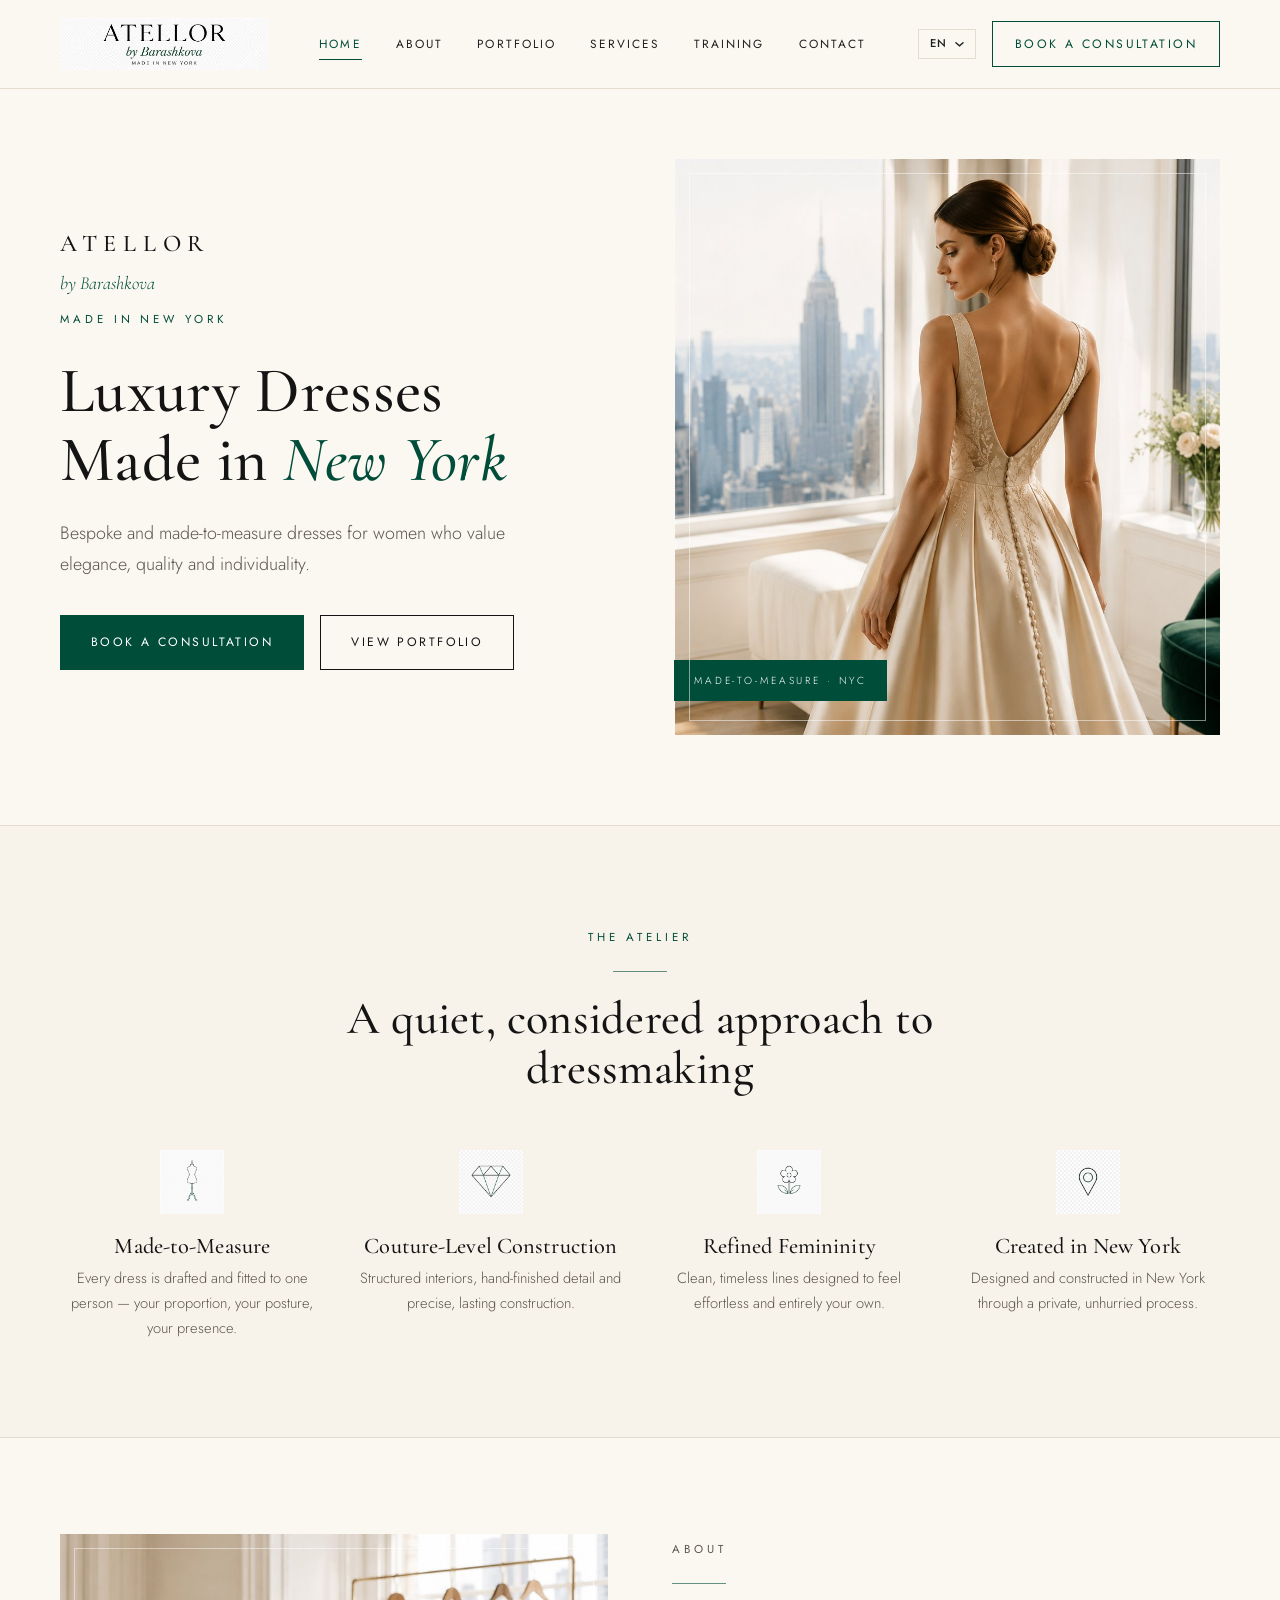
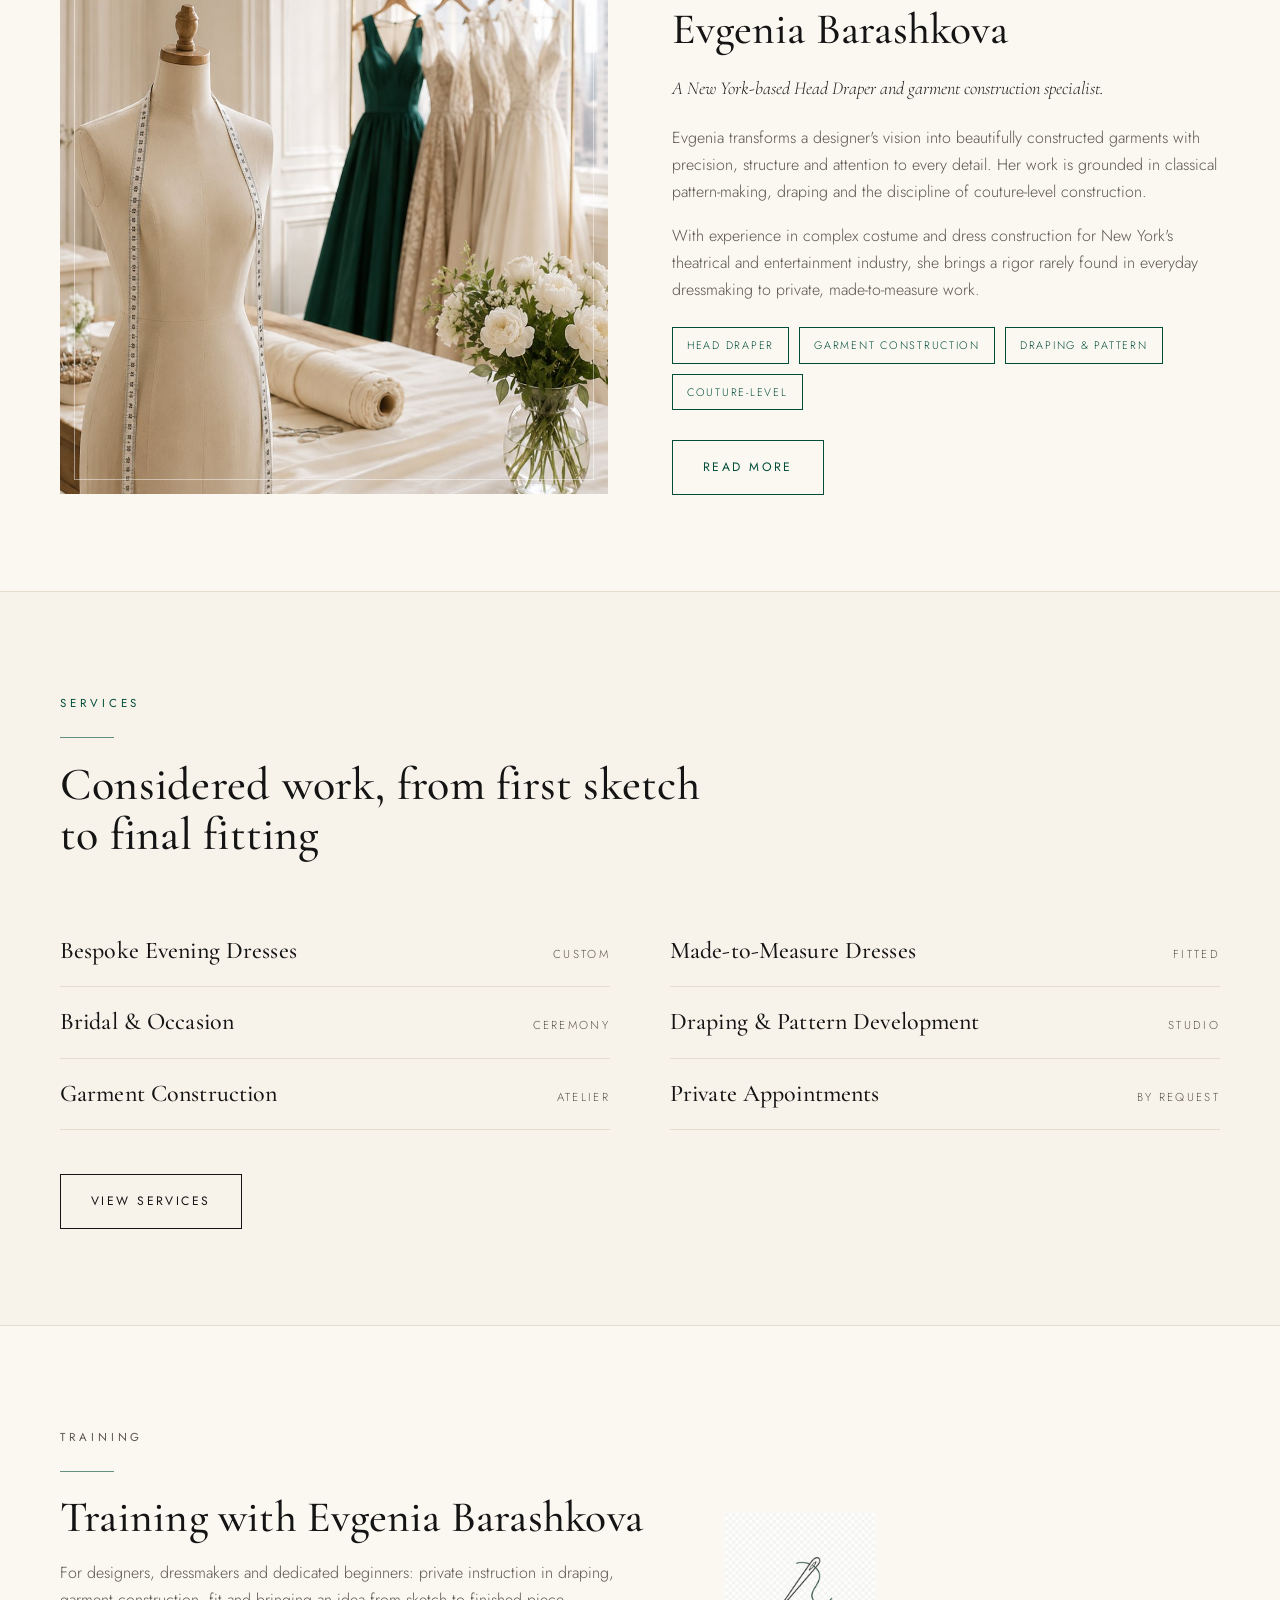
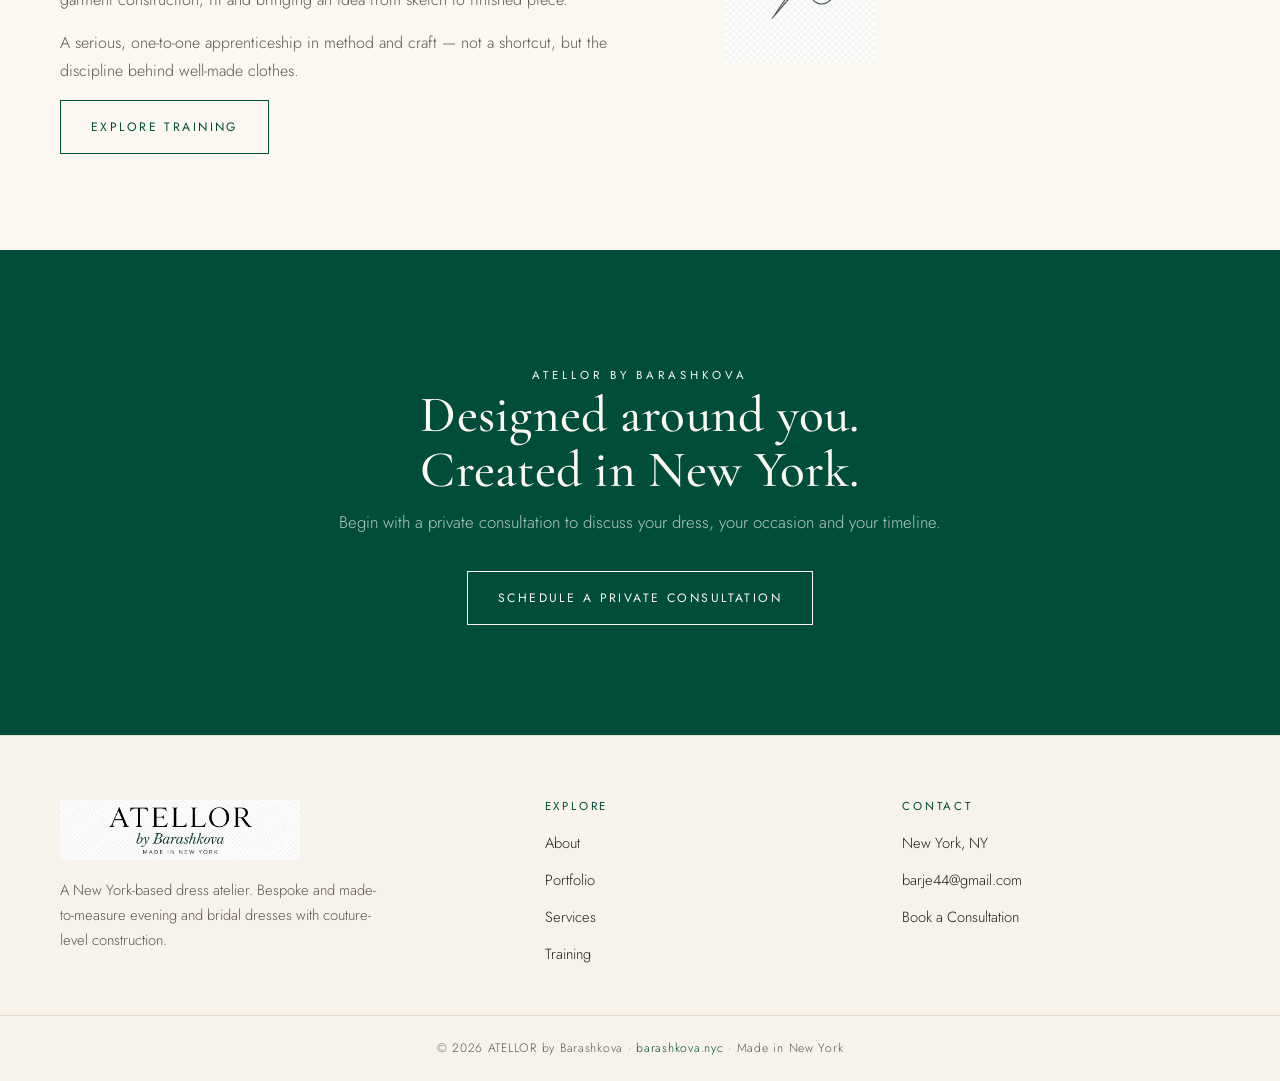
==== commit 5fb3df8d: "Language switcher -> dropdown (active language only + popup) - nav shows only the active language wi" ====
--- a/index.html
+++ b/index.html
@@ -33,7 +33,7 @@
       <a href="contact.html" class="btn btn-ghost nav-cta" style="padding:12px 22px" data-i18n="book">Book a Consultation</a>
     </nav>
     <div class="nav-right">
-      <div class="lang-sw" role="group" aria-label="Language"><button type="button" data-lang="en" class="on">EN</button><button type="button" data-lang="ru">RU</button><button type="button" data-lang="uk">UA</button></div>
+      <div class="lang-sw" aria-label="Language"><button type="button" class="lang-trigger" aria-haspopup="true" aria-expanded="false"><span class="lang-code">EN</span><svg viewBox="0 0 10 6" fill="none" stroke="currentColor" stroke-width="1.5" stroke-linecap="round"><path d="M1 1.5l4 3.5 4-3.5"/></svg></button><div class="lang-menu" role="menu"><button type="button" data-lang="en" role="menuitem">English</button><button type="button" data-lang="ru" role="menuitem">Русский</button><button type="button" data-lang="uk" role="menuitem">Українська</button></div></div>
       <a href="contact.html" class="btn btn-ghost nav-cta desktop" style="padding:12px 22px" data-i18n="book">Book a Consultation</a>
       <button class="nav-burger" id="navBurger" aria-label="Menu" aria-expanded="false"><span></span><span></span><span></span></button>
     </div>
--- a/styles.css
+++ b/styles.css
@@ -61,11 +61,19 @@
 .nav-burger{display:none;background:none;border:0;cursor:pointer;flex-direction:column;gap:5px;padding:6px}
 .nav-burger span{width:24px;height:1.5px;background:var(--ink);transition:.25s}
 .nav-right{display:flex;align-items:center;gap:16px}
-.lang-sw{display:flex;align-items:center;gap:1px;border:1px solid var(--line);padding:2px}
-.lang-sw button{border:0;background:transparent;cursor:pointer;font-family:var(--sans);
-  font-size:.66rem;font-weight:500;letter-spacing:.12em;color:var(--muted);padding:6px 8px;line-height:1;transition:.15s}
-.lang-sw button:hover{color:var(--emerald)}
-.lang-sw button.on{background:var(--emerald);color:#fff}
+.lang-sw{position:relative}
+.lang-trigger{display:flex;align-items:center;gap:7px;border:1px solid var(--line);background:transparent;cursor:pointer;
+  font-family:var(--sans);font-size:.7rem;font-weight:500;letter-spacing:.14em;color:var(--graphite);padding:8px 11px;line-height:1;transition:.15s}
+.lang-trigger:hover{color:var(--emerald);border-color:var(--emerald)}
+.lang-trigger svg{width:9px;height:6px;transition:transform .2s}
+.lang-sw.open .lang-trigger svg{transform:rotate(180deg)}
+.lang-menu{position:absolute;top:calc(100% + 6px);right:0;min-width:148px;background:var(--cream);
+  border:1px solid var(--line);box-shadow:0 12px 34px rgba(20,20,20,.12);display:none;flex-direction:column;z-index:150}
+.lang-sw.open .lang-menu{display:flex}
+.lang-menu button{border:0;background:transparent;text-align:left;cursor:pointer;font-family:var(--sans);
+  font-size:.84rem;font-weight:300;color:var(--graphite);padding:11px 16px;transition:.15s;white-space:nowrap}
+.lang-menu button:hover{background:var(--emerald-soft);color:var(--emerald)}
+.lang-menu button.on{color:var(--emerald);font-weight:500}
 
 /* ══ HERO ═════════════════════════════════════════════════════════ */
 .hero{max-width:var(--maxw);margin:0 auto;padding:70px 40px 90px;
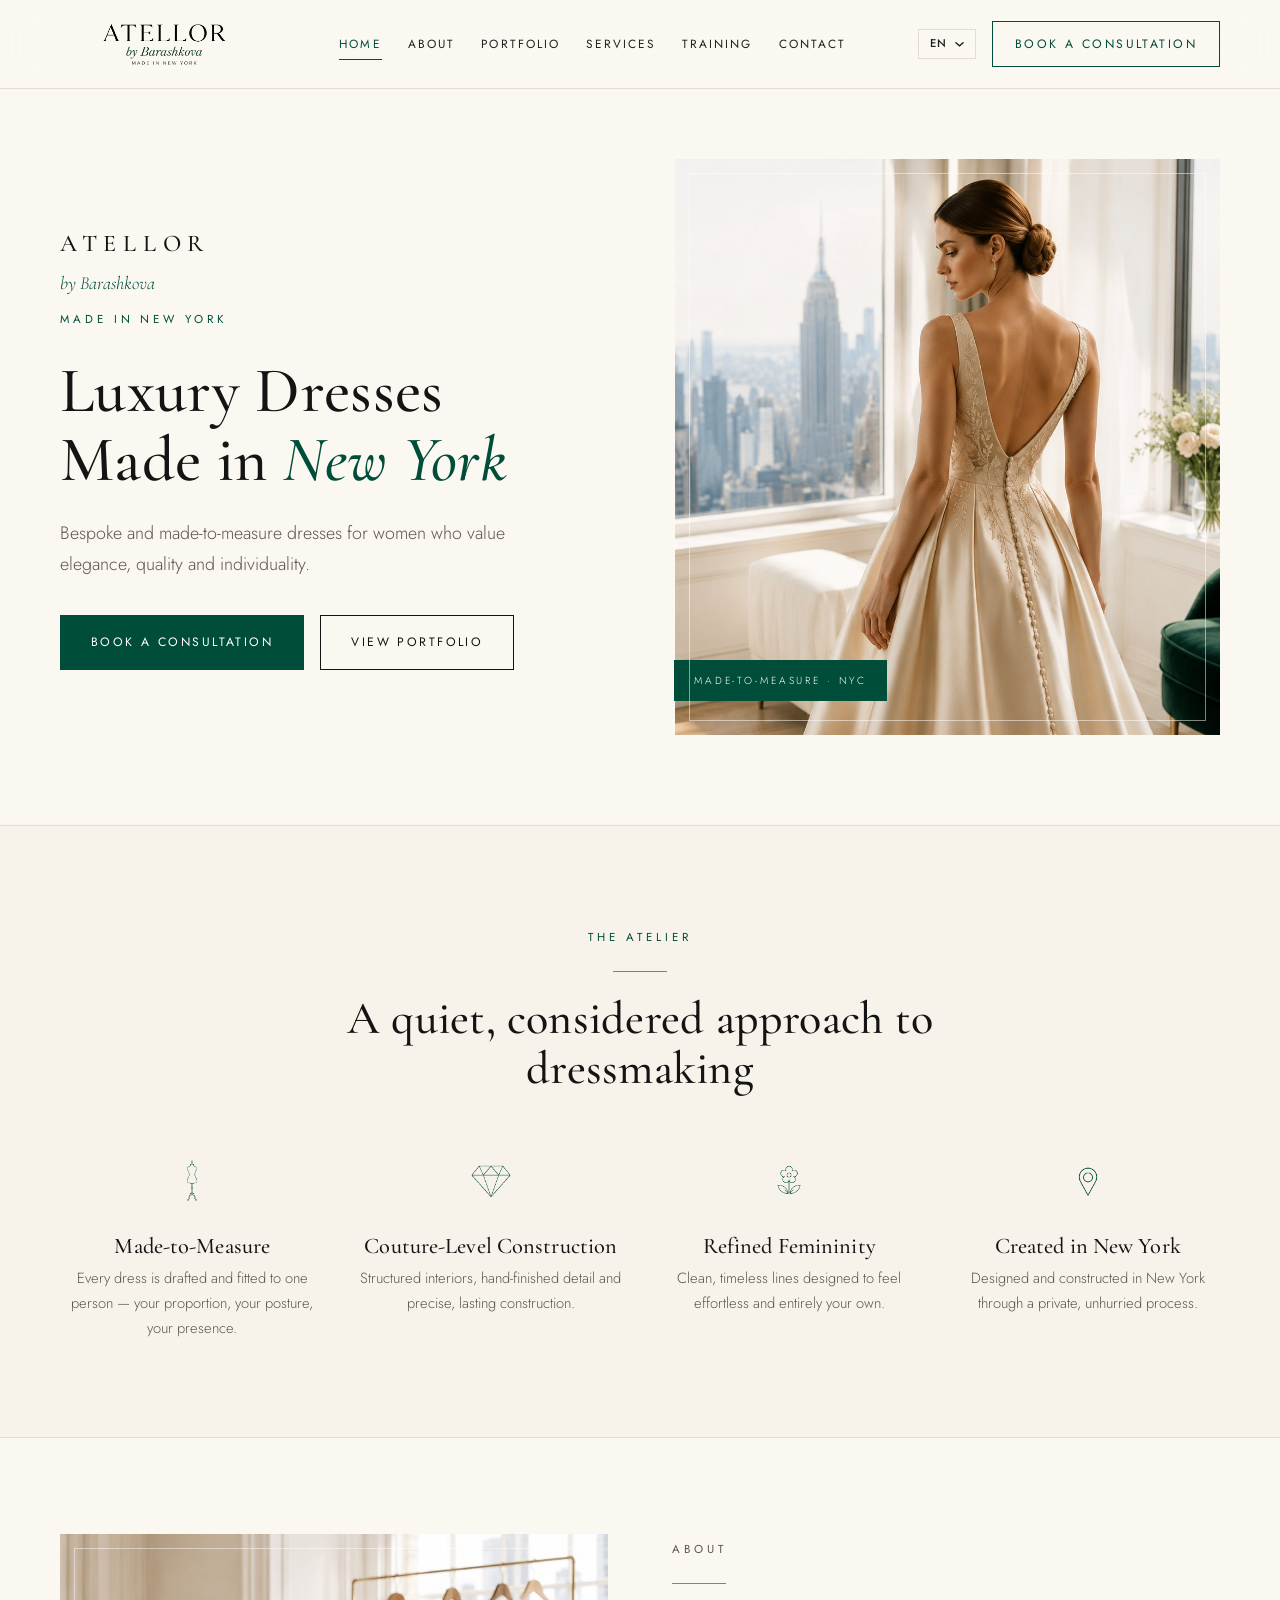
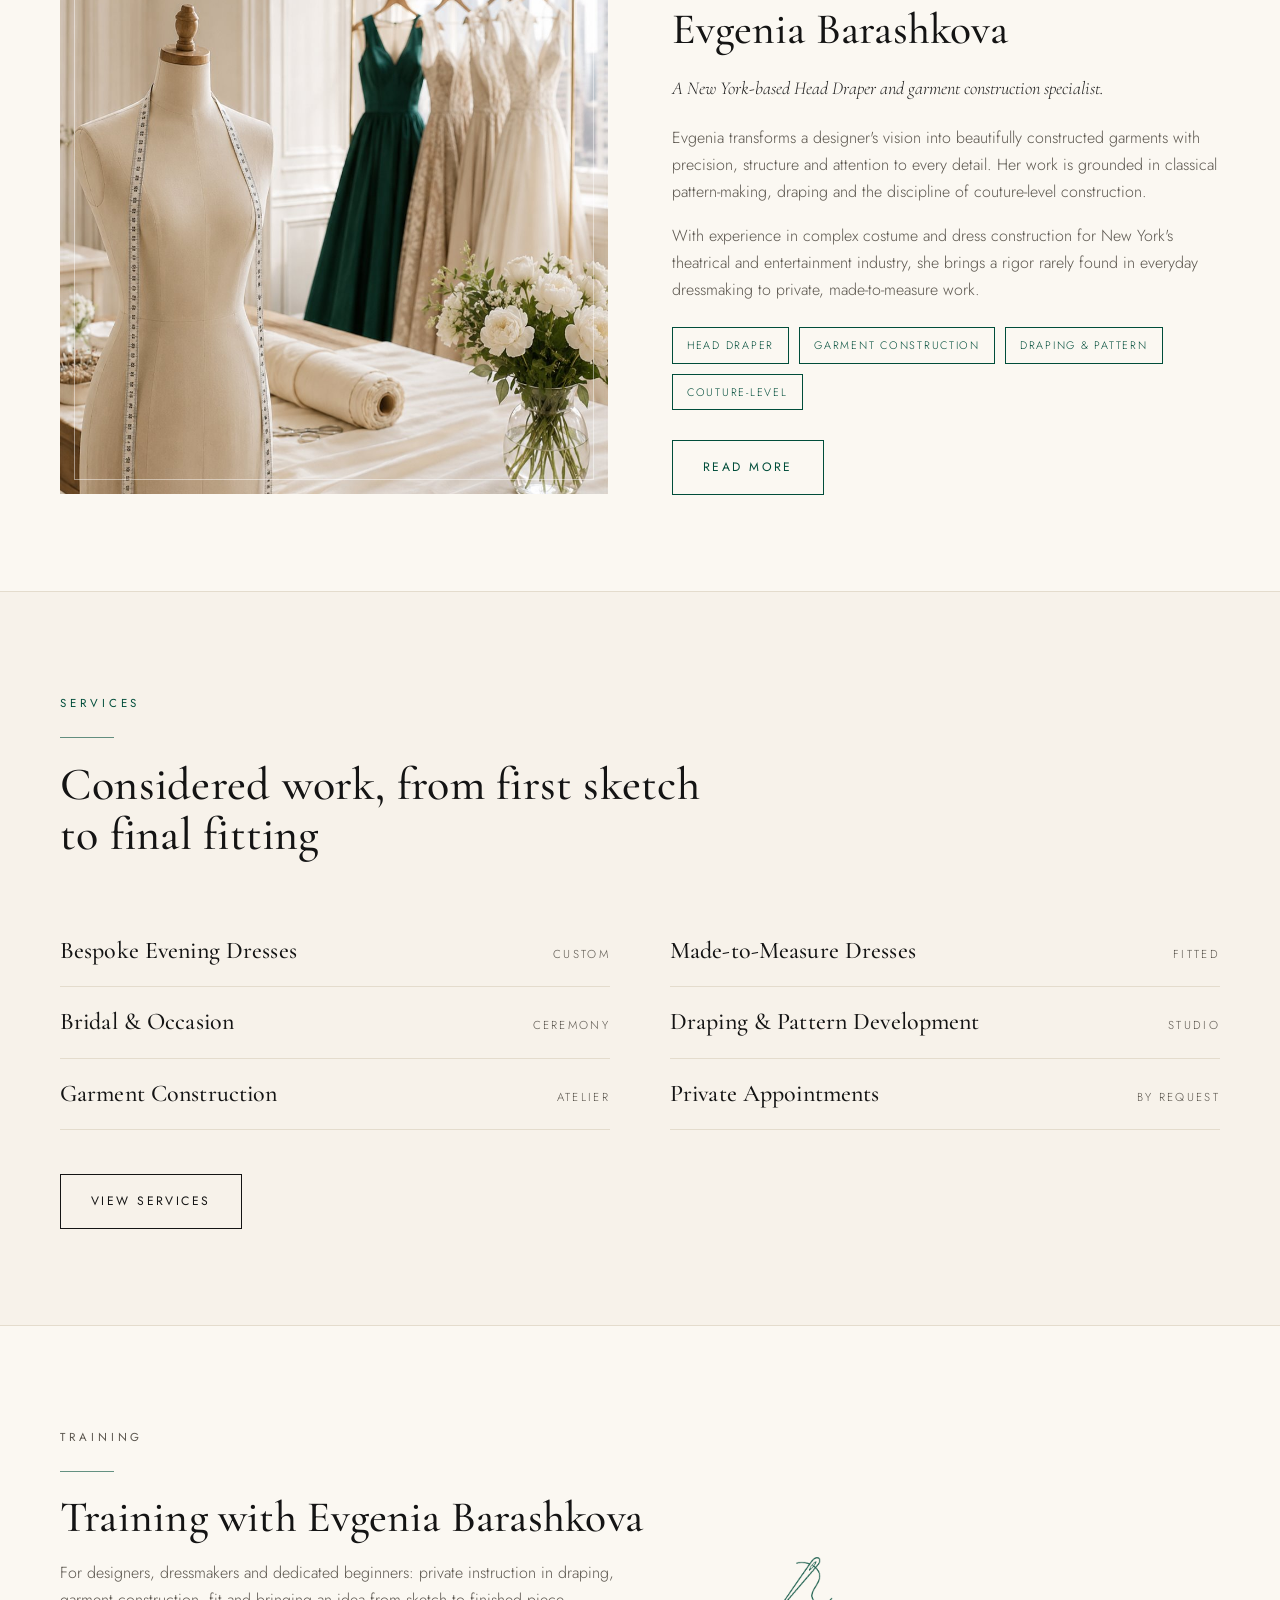
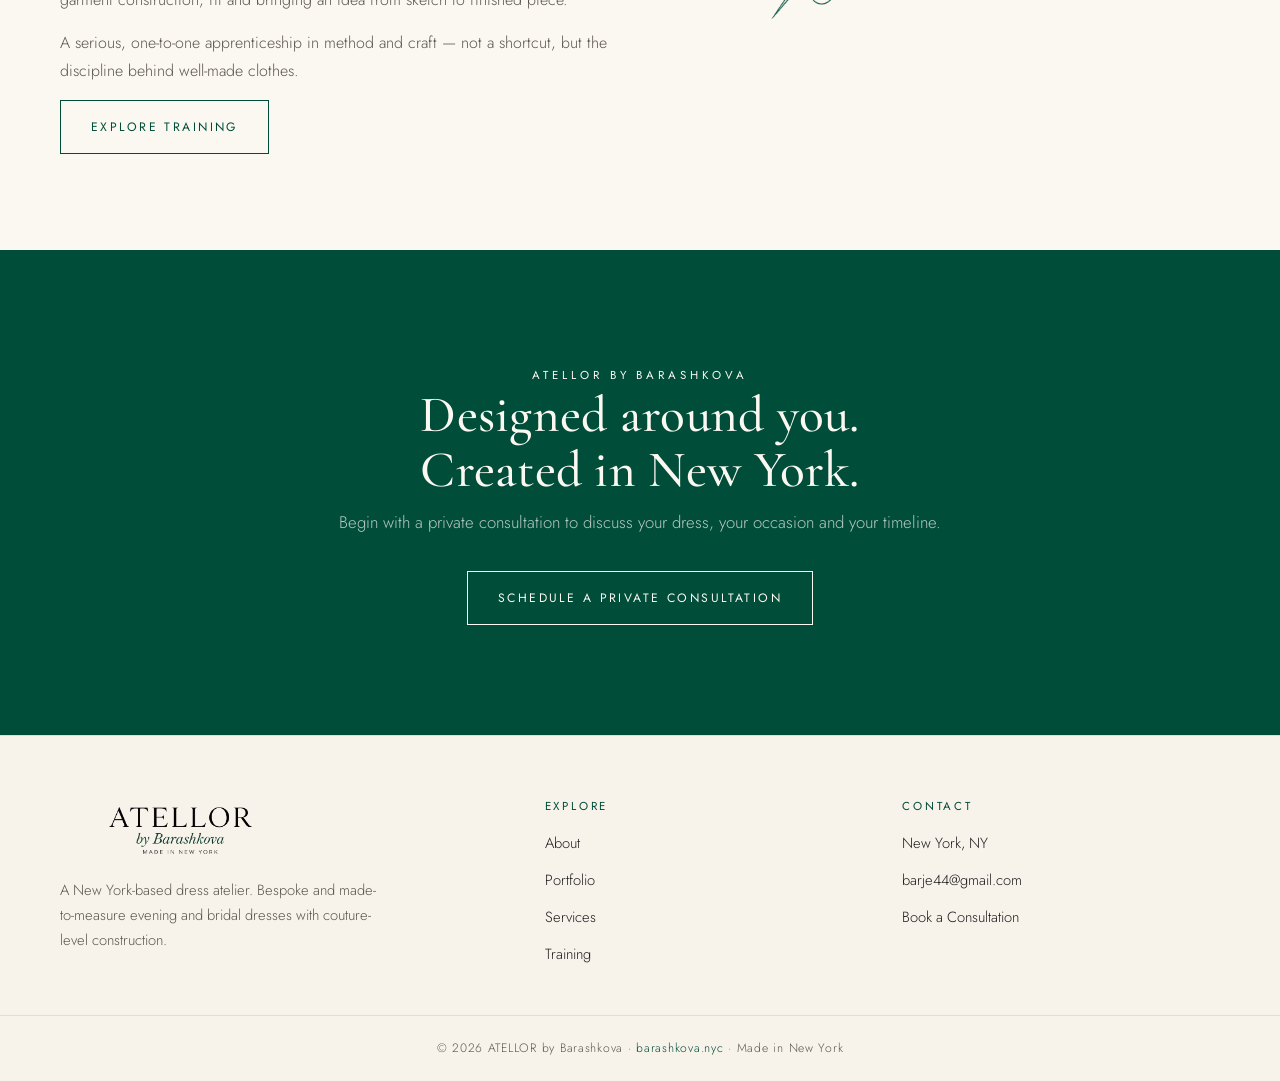
==== commit d7dfc60a: "fix(nav): consistent, stronger frosted-glass transparency on all widths Root cause: .nav itself had " ====
--- a/index.html
+++ b/index.html
@@ -21,6 +21,7 @@
 <body>
 
 <header class="nav">
+  <div class="nav-bg"></div>
   <div class="nav-inner">
     <a class="nav-logo" href="index.html" aria-label="ATELLOR by Barashkova — Home"><img src="assets/logo.png" alt="ATELLOR by Barashkova — Made in New York"></a>
     <nav class="nav-menu" id="navMenu">
--- a/styles.css
+++ b/styles.css
@@ -43,14 +43,16 @@
 .btn-ghost:hover{background:var(--emerald);color:#fff}
 
 /* ══ NAV ══════════════════════════════════════════════════════════ */
-.nav{position:sticky;top:0;z-index:100;background:rgba(251,248,242,.86);
-  backdrop-filter:blur(10px);-webkit-backdrop-filter:blur(10px);border-bottom:1px solid var(--line)}
-.nav-inner{max-width:var(--maxw);margin:0 auto;padding:18px 40px;
+.nav{position:sticky;top:0;z-index:100;border-bottom:1px solid var(--line)}
+.nav-bg{position:absolute;inset:0;z-index:0;background:rgba(251,248,242,.62);
+  backdrop-filter:blur(16px) saturate(1.4);-webkit-backdrop-filter:blur(16px) saturate(1.4)}
+.nav-inner{position:relative;z-index:1;max-width:var(--maxw);margin:0 auto;padding:18px 40px;
   display:flex;align-items:center;justify-content:space-between;gap:24px}
-.nav-logo img{height:52px;width:auto}
-.nav-menu{display:flex;gap:34px;align-items:center}
+.nav-logo{flex-shrink:0}
+.nav-logo img{height:52px;width:auto;max-width:none;flex-shrink:0}
+.nav-menu{display:flex;gap:26px;align-items:center}
 .nav-menu a{font-size:.74rem;letter-spacing:.18em;text-transform:uppercase;color:var(--graphite);
-  font-weight:400;position:relative;padding:4px 0;transition:color .2s}
+  font-weight:400;position:relative;padding:4px 0;transition:color .2s;white-space:nowrap}
 .nav-menu a::after{content:'';position:absolute;left:0;right:100%;bottom:-2px;height:1px;
   background:var(--emerald);transition:right .25s ease}
 .nav-menu a:hover,.nav-menu a.active{color:var(--emerald)}
@@ -60,7 +62,7 @@
 .nav-cta{white-space:nowrap}
 .nav-burger{display:none;background:none;border:0;cursor:pointer;flex-direction:column;gap:5px;padding:6px}
 .nav-burger span{width:24px;height:1.5px;background:var(--ink);transition:.25s}
-.nav-right{display:flex;align-items:center;gap:16px}
+.nav-right{display:flex;align-items:center;gap:16px;position:relative;z-index:5}
 .lang-sw{position:relative}
 .lang-trigger{display:flex;align-items:center;gap:7px;border:1px solid var(--line);background:transparent;cursor:pointer;
   font-family:var(--sans);font-size:.7rem;font-weight:500;letter-spacing:.14em;color:var(--graphite);padding:8px 11px;line-height:1;transition:.15s}
@@ -271,16 +273,21 @@
   .foot{grid-template-columns:1fr 1fr;gap:32px}
   .foot-brand{grid-column:1/-1}
 }
+@media(max-width:1240px){.nav-cta.desktop{display:none}}
+@media(max-width:900px){
+  .nav-menu{position:fixed;top:0;bottom:0;right:0;width:min(82vw,320px);
+    background:rgba(251,248,242,.82);backdrop-filter:blur(22px) saturate(1.2);-webkit-backdrop-filter:blur(22px) saturate(1.2);
+    border-left:1px solid rgba(255,255,255,.5);
+    flex-direction:column;align-items:flex-start;justify-content:center;gap:22px;padding:92px 34px 40px;
+    display:none;box-shadow:-24px 0 70px rgba(20,20,20,.16);overflow-y:auto}
+  .nav-menu.open{display:flex}
+  .nav-menu a{font-size:.98rem;white-space:nowrap}
+  .nav-burger{display:flex}
+  .nav-cta.desktop{display:none}
+  .nav-menu .nav-cta{display:inline-flex;white-space:normal;text-align:left;line-height:1.4;margin-top:6px}
+}
 @media(max-width:680px){
   .wrap,.sec,.nav-inner,.hero,.foot{padding-left:22px;padding-right:22px}
-  .nav-menu{position:fixed;top:0;bottom:0;right:0;width:min(80vw,320px);background:var(--cream);
-    flex-direction:column;align-items:flex-start;justify-content:center;gap:26px;padding:40px;
-    display:none;box-shadow:-20px 0 60px rgba(0,0,0,.12)}
-  .nav-menu.open{display:flex}
-  .nav-menu a{font-size:.9rem}
-  .nav-burger{display:flex}
-  .nav-cta.desktop{display:none}
-  .nav-menu .nav-cta{display:inline-flex}
   .sec{padding:64px 22px}
   .cta-band{padding:80px 22px}
   .values{grid-template-columns:1fr;gap:34px}
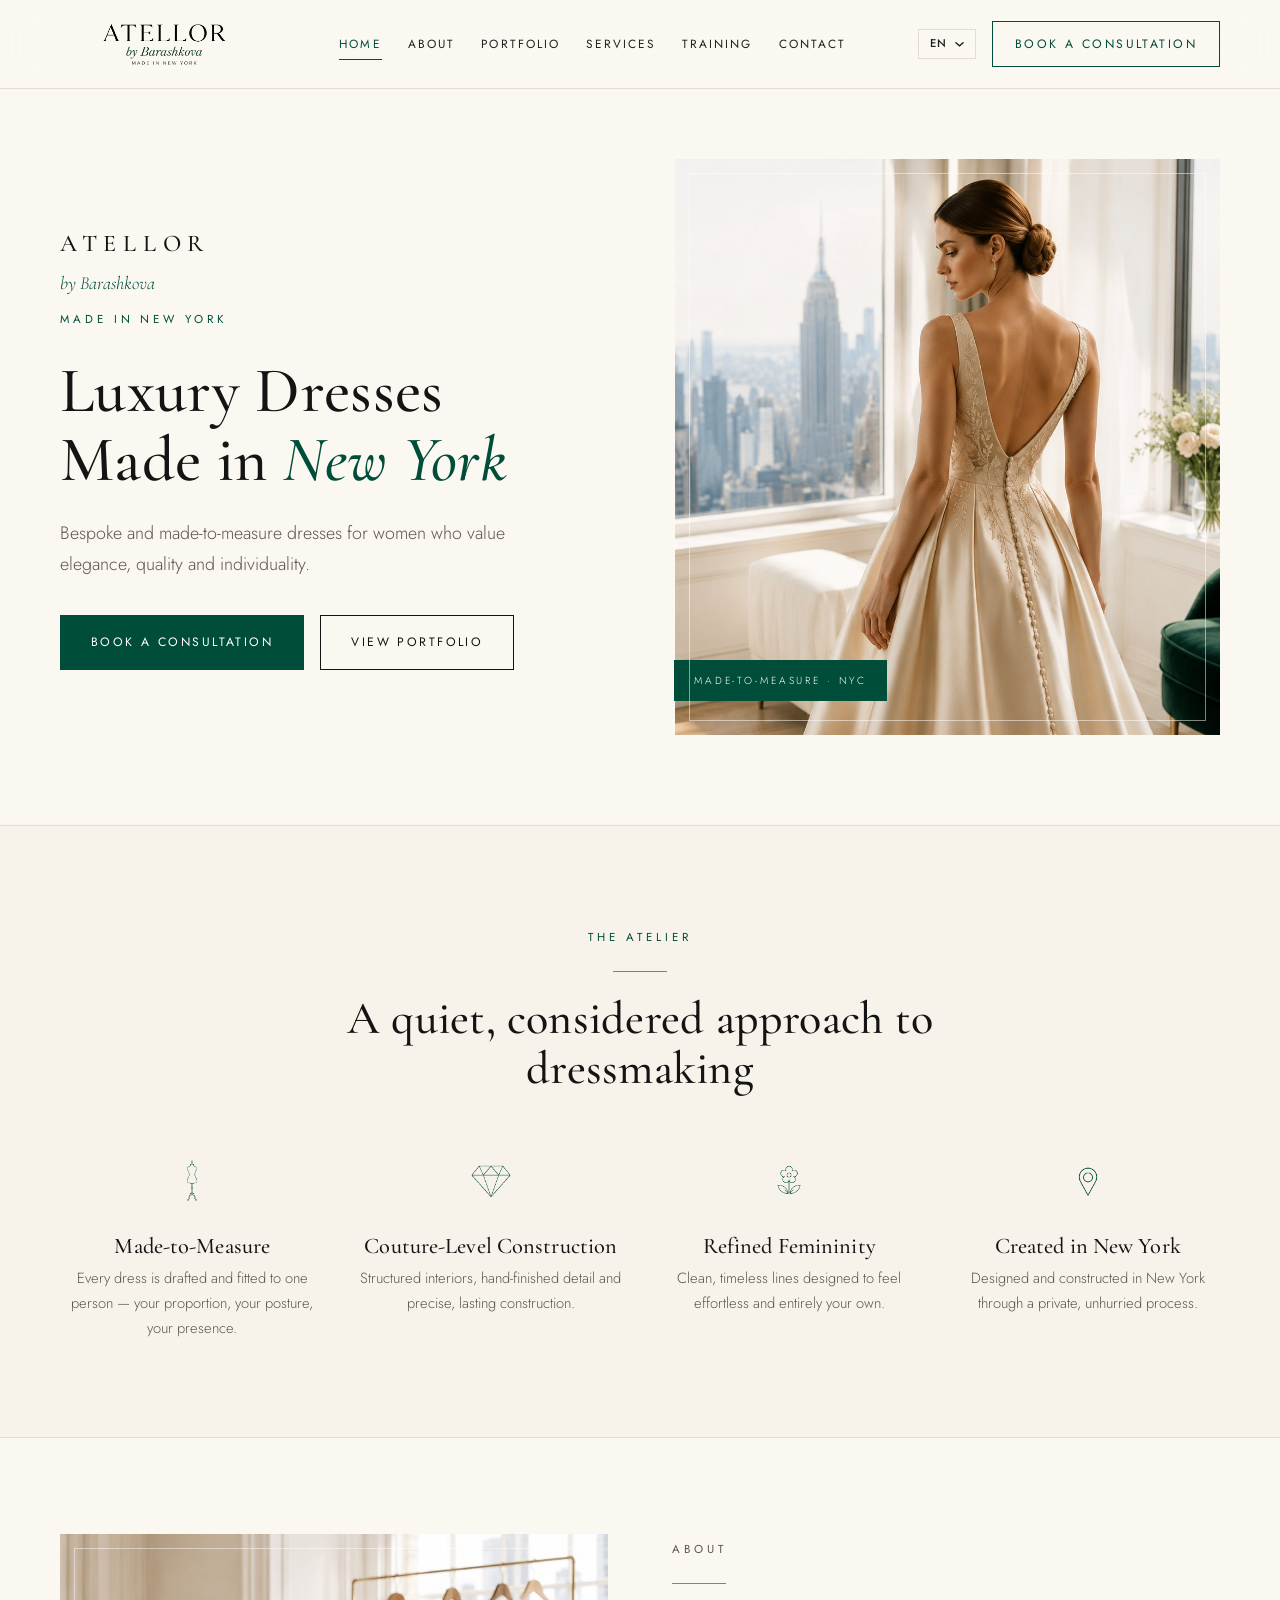
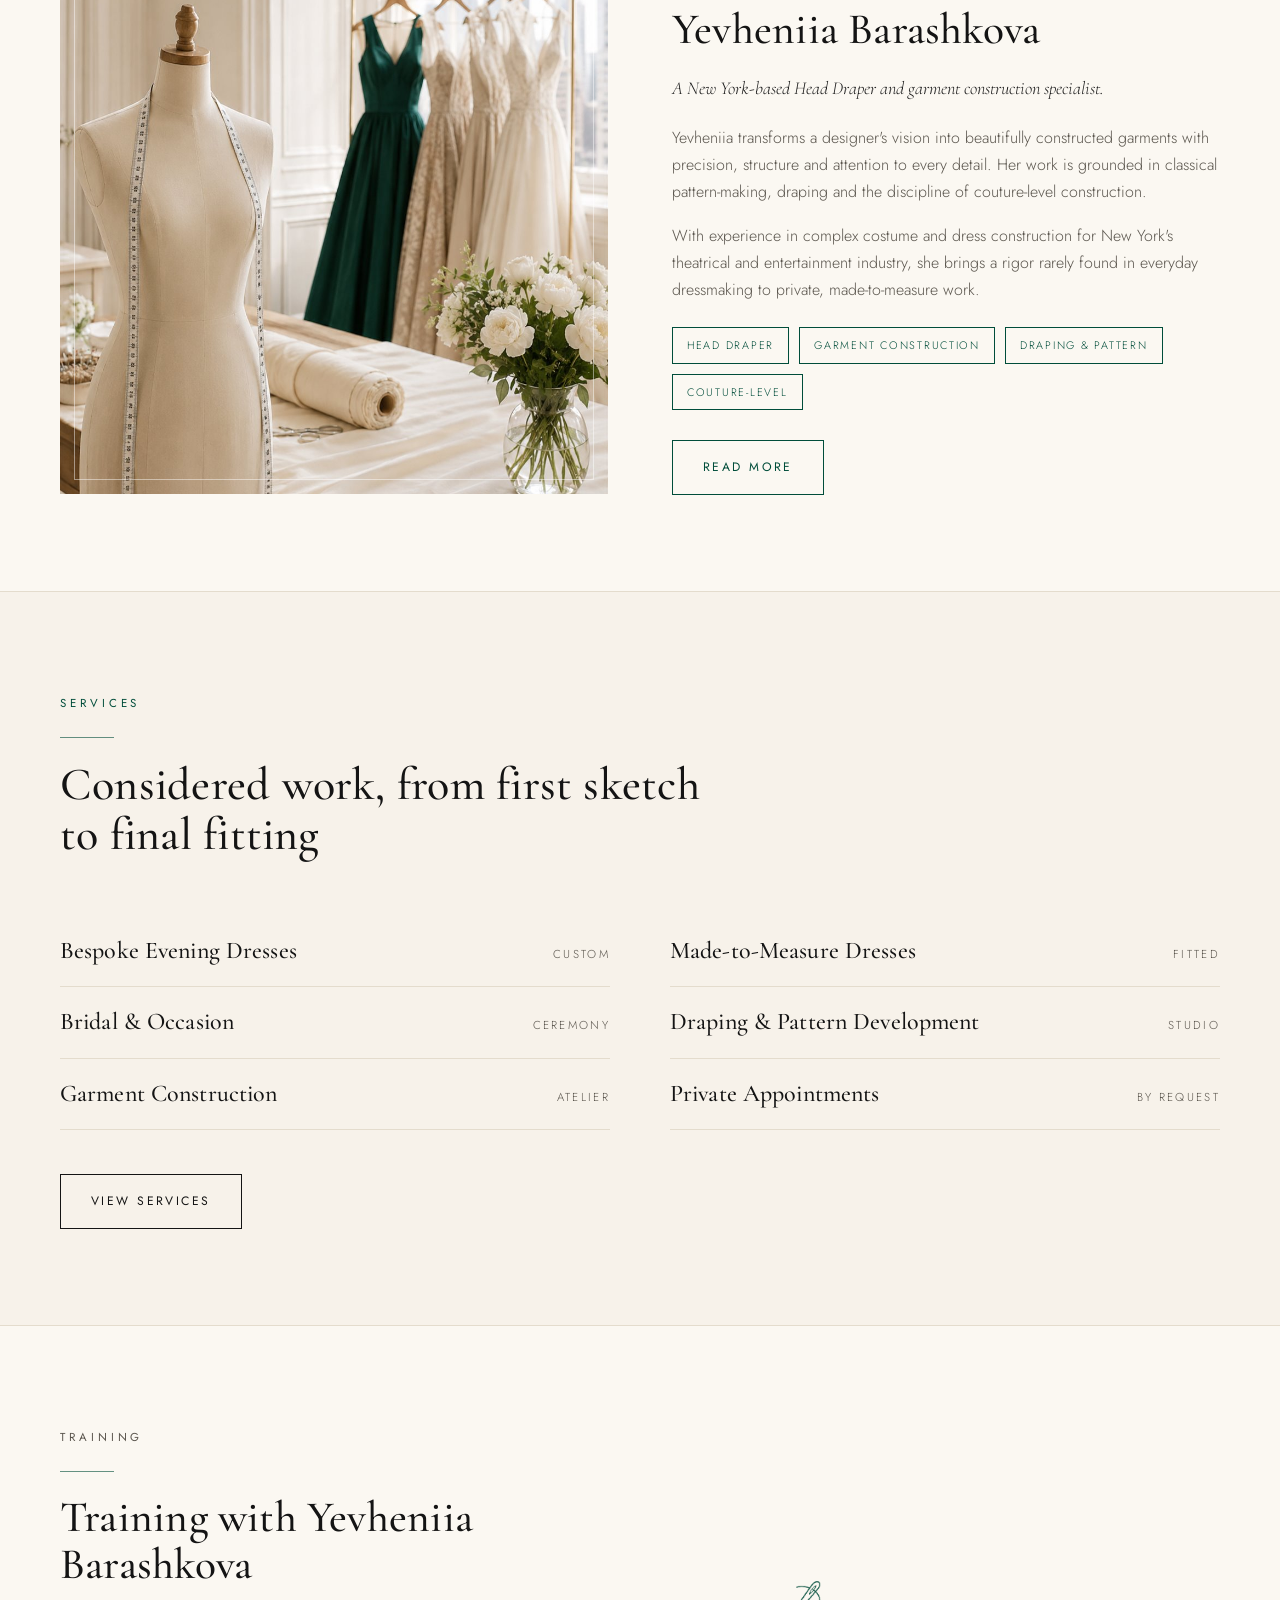
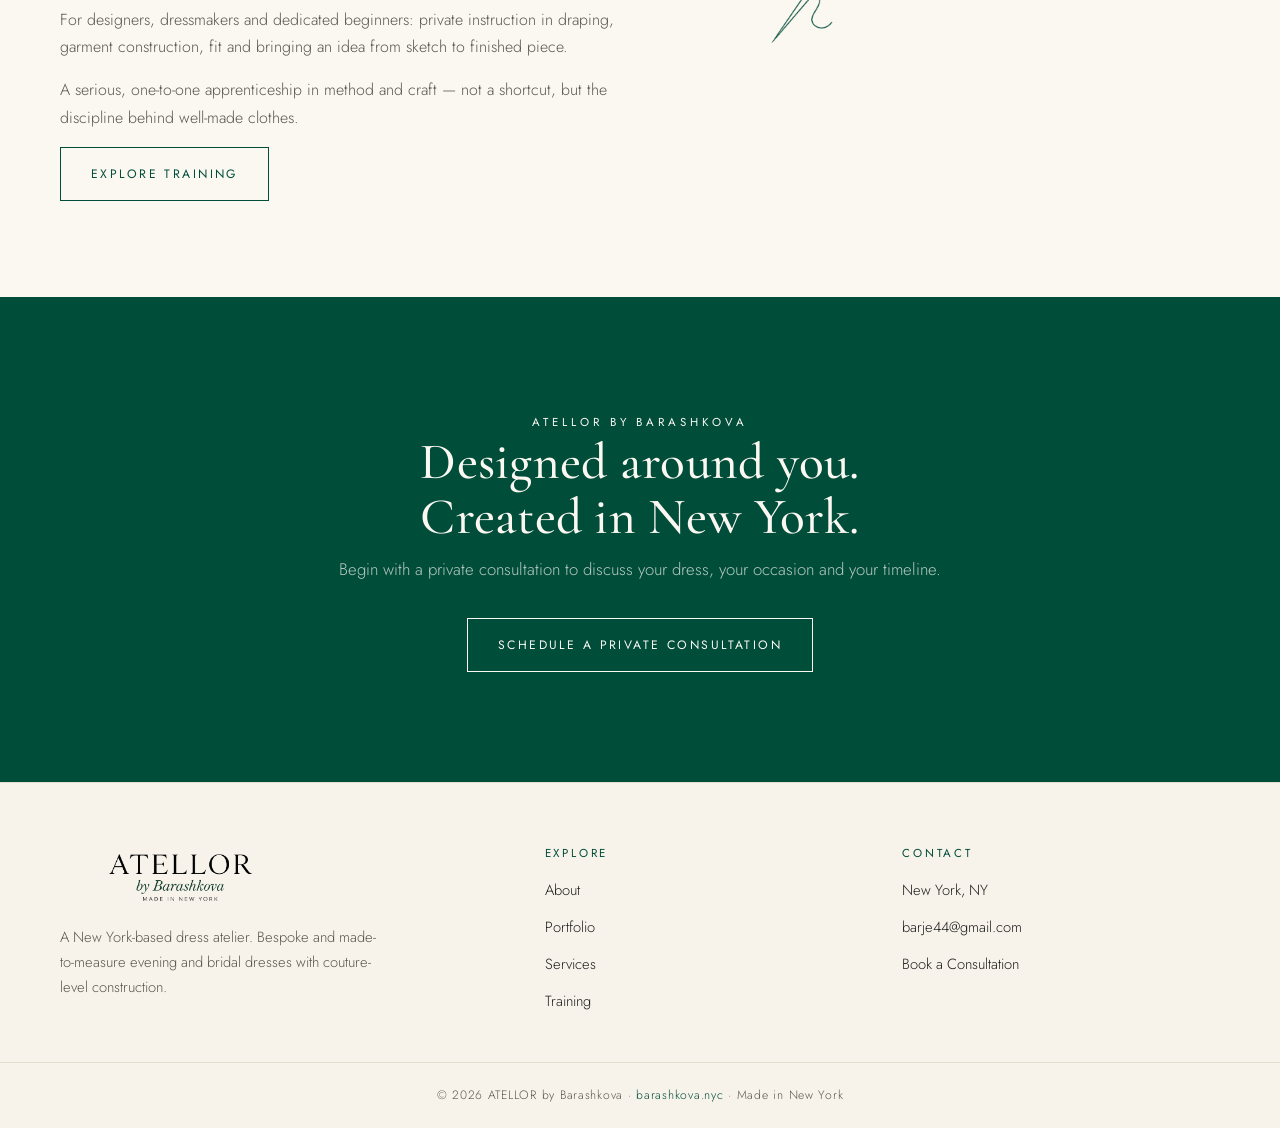
==== commit 9bf2221e: "content: use passport spelling of the maker's name in English (Evgenia -> Yevheniia) English-languag" ====
--- a/index.html
+++ b/index.html
@@ -4,7 +4,7 @@
 <meta charset="UTF-8">
 <meta name="viewport" content="width=device-width, initial-scale=1.0">
 <title>ATELLOR by Barashkova — Luxury Dresses Made in New York</title>
-<meta name="description" content="ATELLOR by Barashkova is a New York-based dress atelier founded by Evgenia Barashkova, Head Draper and garment construction specialist. Bespoke and made-to-measure evening and bridal dresses, created in New York.">
+<meta name="description" content="ATELLOR by Barashkova is a New York-based dress atelier founded by Yevheniia Barashkova, Head Draper and garment construction specialist. Bespoke and made-to-measure evening and bridal dresses, created in New York.">
 <meta name="keywords" content="luxury dresses New York, made to measure dresses NYC, bespoke dresses New York, custom evening dresses NYC, New York dress atelier, bridal and evening dresses NYC, garment construction specialist NYC">
 <link rel="canonical" href="https://barashkova.nyc/">
 <meta name="theme-color" content="#FBF8F2">
@@ -15,7 +15,7 @@
 <link href="https://fonts.googleapis.com/css2?family=Cormorant+Garamond:ital,wght@0,400;0,500;0,600;1,400;1,500&family=Jost:wght@300;400;500&display=swap" rel="stylesheet">
 <link rel="stylesheet" href="styles.css?v=20260706-3">
 <script type="application/ld+json">
-{"@context":"https://schema.org","@type":"ClothingStore","name":"ATELLOR by Barashkova","image":"https://barashkova.nyc/assets/hero.jpg","description":"New York-based dress atelier offering bespoke and made-to-measure evening and bridal dresses with couture-level construction.","url":"https://barashkova.nyc/","email":"barje44@gmail.com","address":{"@type":"PostalAddress","addressLocality":"New York","addressRegion":"NY","addressCountry":"US"},"founder":{"@type":"Person","name":"Evgenia Barashkova","jobTitle":"Head Draper and Garment Construction Specialist"},"areaServed":"New York, NY"}
+{"@context":"https://schema.org","@type":"ClothingStore","name":"ATELLOR by Barashkova","image":"https://barashkova.nyc/assets/hero.jpg","description":"New York-based dress atelier offering bespoke and made-to-measure evening and bridal dresses with couture-level construction.","url":"https://barashkova.nyc/","email":"barje44@gmail.com","address":{"@type":"PostalAddress","addressLocality":"New York","addressRegion":"NY","addressCountry":"US"},"founder":{"@type":"Person","name":"Yevheniia Barashkova","jobTitle":"Head Draper and Garment Construction Specialist"},"areaServed":"New York, NY"}
 </script>
 </head>
 <body>
@@ -83,9 +83,9 @@
     <div>
       <span class="eyebrow muted" data-i18n="h.ab.eyb">About</span>
       <div class="rule"></div>
-      <h2 data-i18n="h.ab.name">Evgenia Barashkova</h2>
+      <h2 data-i18n="h.ab.name">Yevheniia Barashkova</h2>
       <p class="lead" data-i18n="h.ab.lead">A New York-based Head Draper and garment construction specialist.</p>
-      <p data-i18n="h.ab.p1">Evgenia transforms a designer's vision into beautifully constructed garments with precision, structure and attention to every detail. Her work is grounded in classical pattern-making, draping and the discipline of couture-level construction.</p>
+      <p data-i18n="h.ab.p1">Yevheniia transforms a designer's vision into beautifully constructed garments with precision, structure and attention to every detail. Her work is grounded in classical pattern-making, draping and the discipline of couture-level construction.</p>
       <p data-i18n="h.ab.p2">With experience in complex costume and dress construction for New York's theatrical and entertainment industry, she brings a rigor rarely found in everyday dressmaking to private, made-to-measure work.</p>
       <div class="tags">
         <span class="tag-chip" data-i18n="tag.headdraper">Head Draper</span>
@@ -122,7 +122,7 @@
     <div class="txt">
       <span class="eyebrow muted" data-i18n="h.tr.eyb">Training</span>
       <div class="rule"></div>
-      <h2 data-i18n="h.tr.h">Training with Evgenia Barashkova</h2>
+      <h2 data-i18n="h.tr.h">Training with Yevheniia Barashkova</h2>
       <p data-i18n="h.tr.p1">For designers, dressmakers and dedicated beginners: private instruction in draping, garment construction, fit and bringing an idea from sketch to finished piece.</p>
       <p data-i18n="h.tr.p2">A serious, one-to-one apprenticeship in method and craft — not a shortcut, but the discipline behind well-made clothes.</p>
       <a href="training.html" class="btn btn-ghost" data-i18n="h.tr.explore">Explore Training</a>
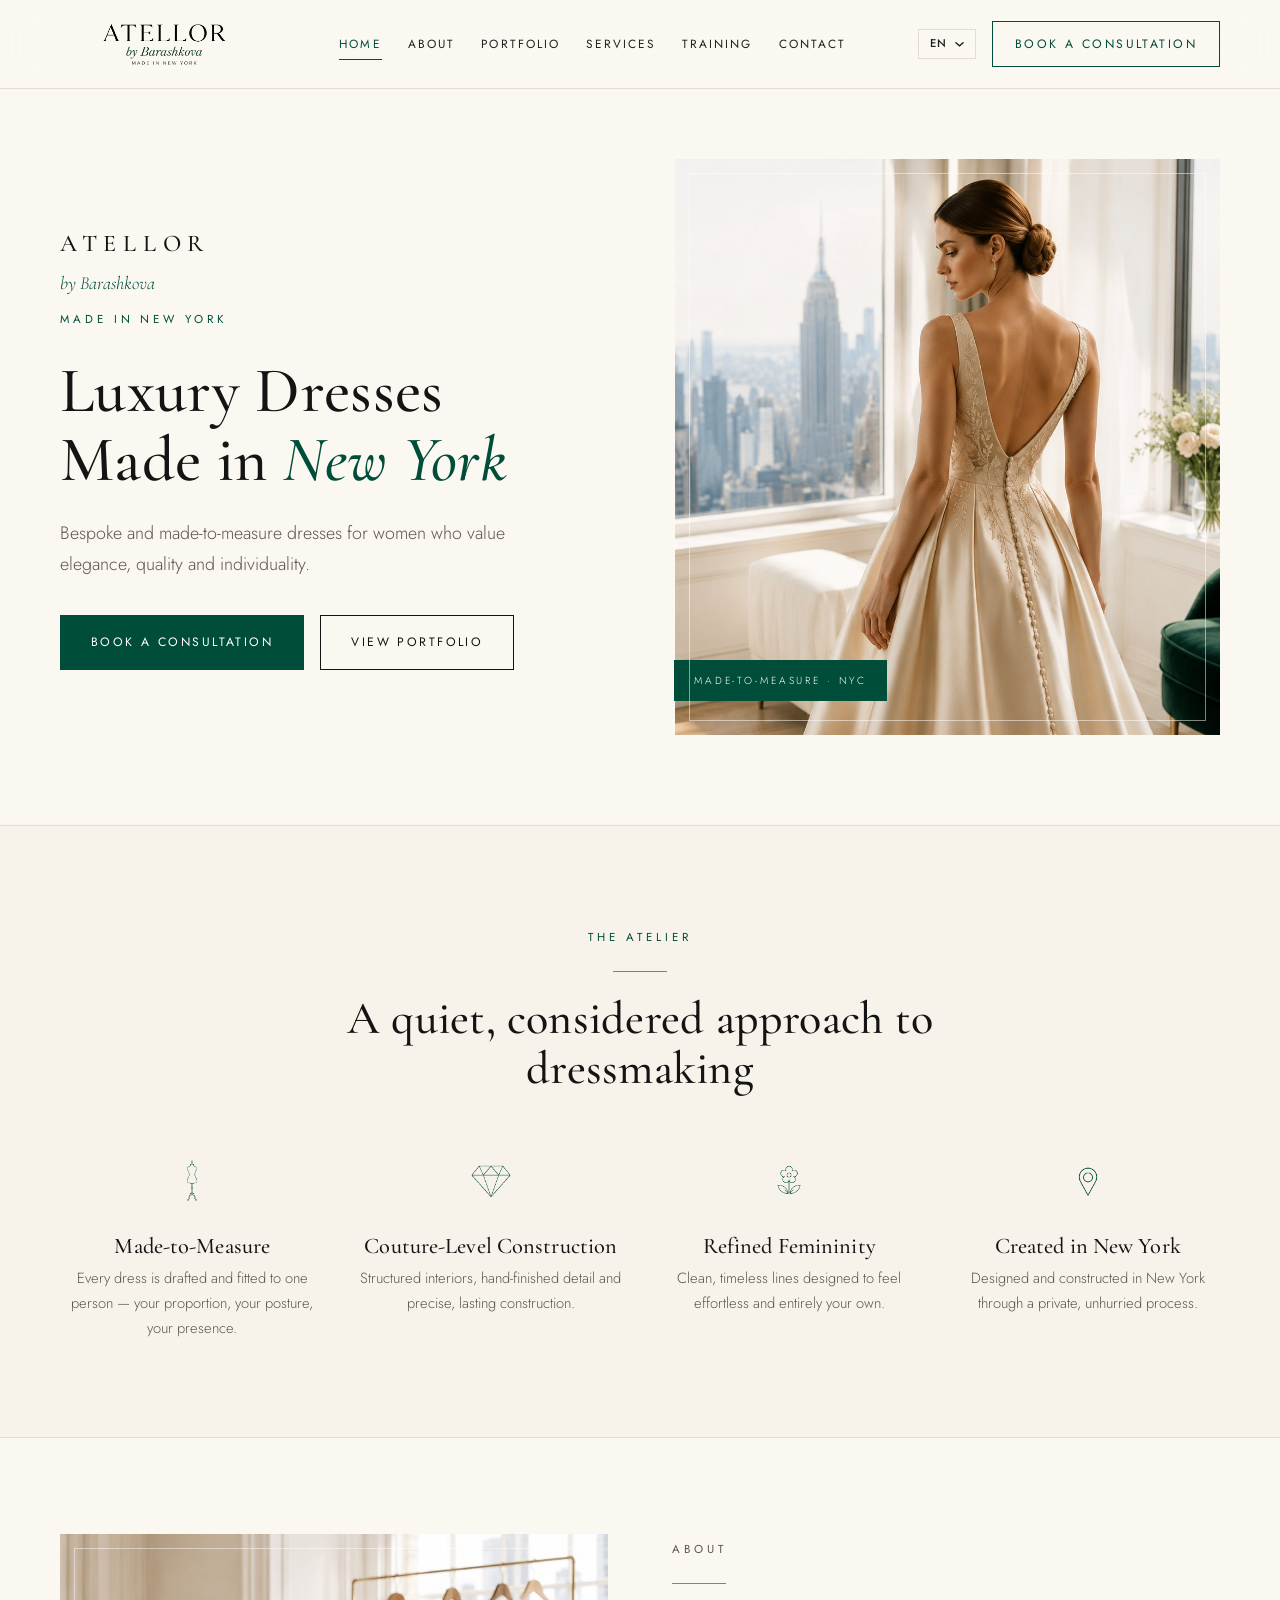
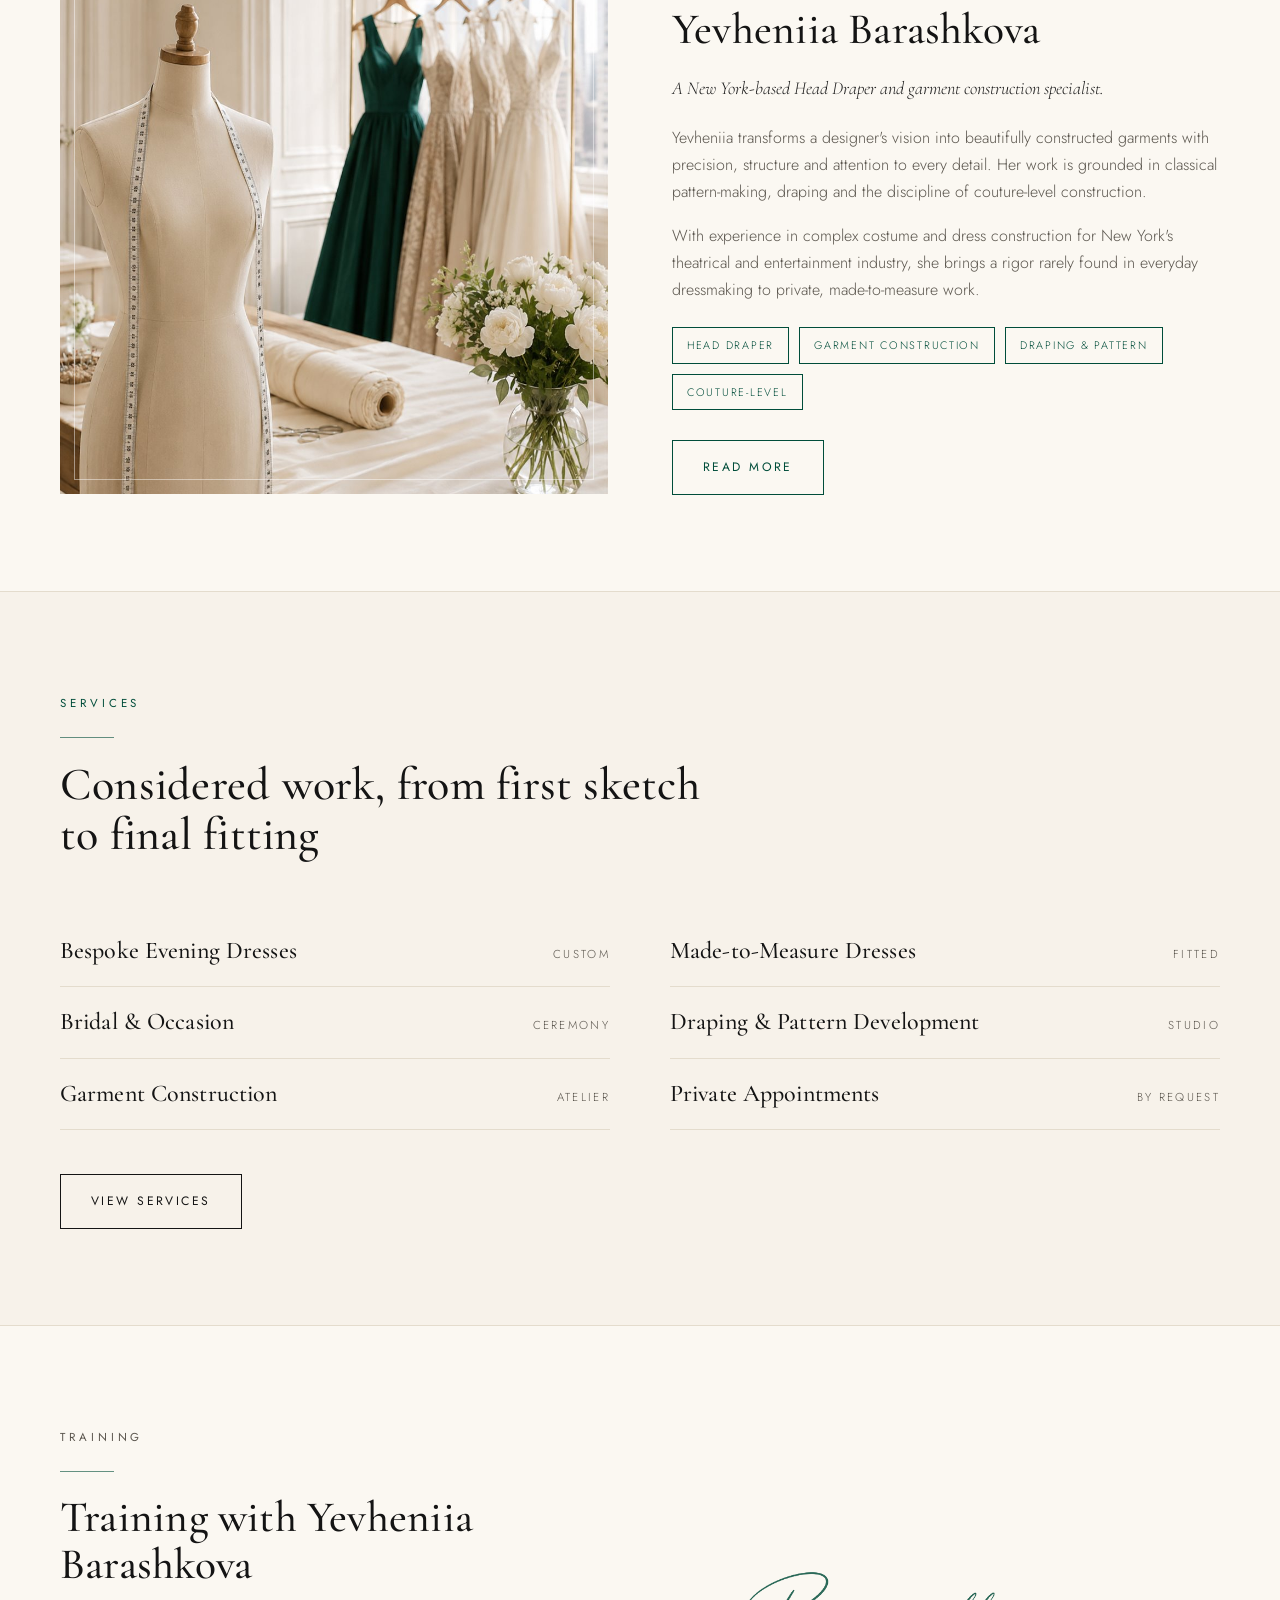
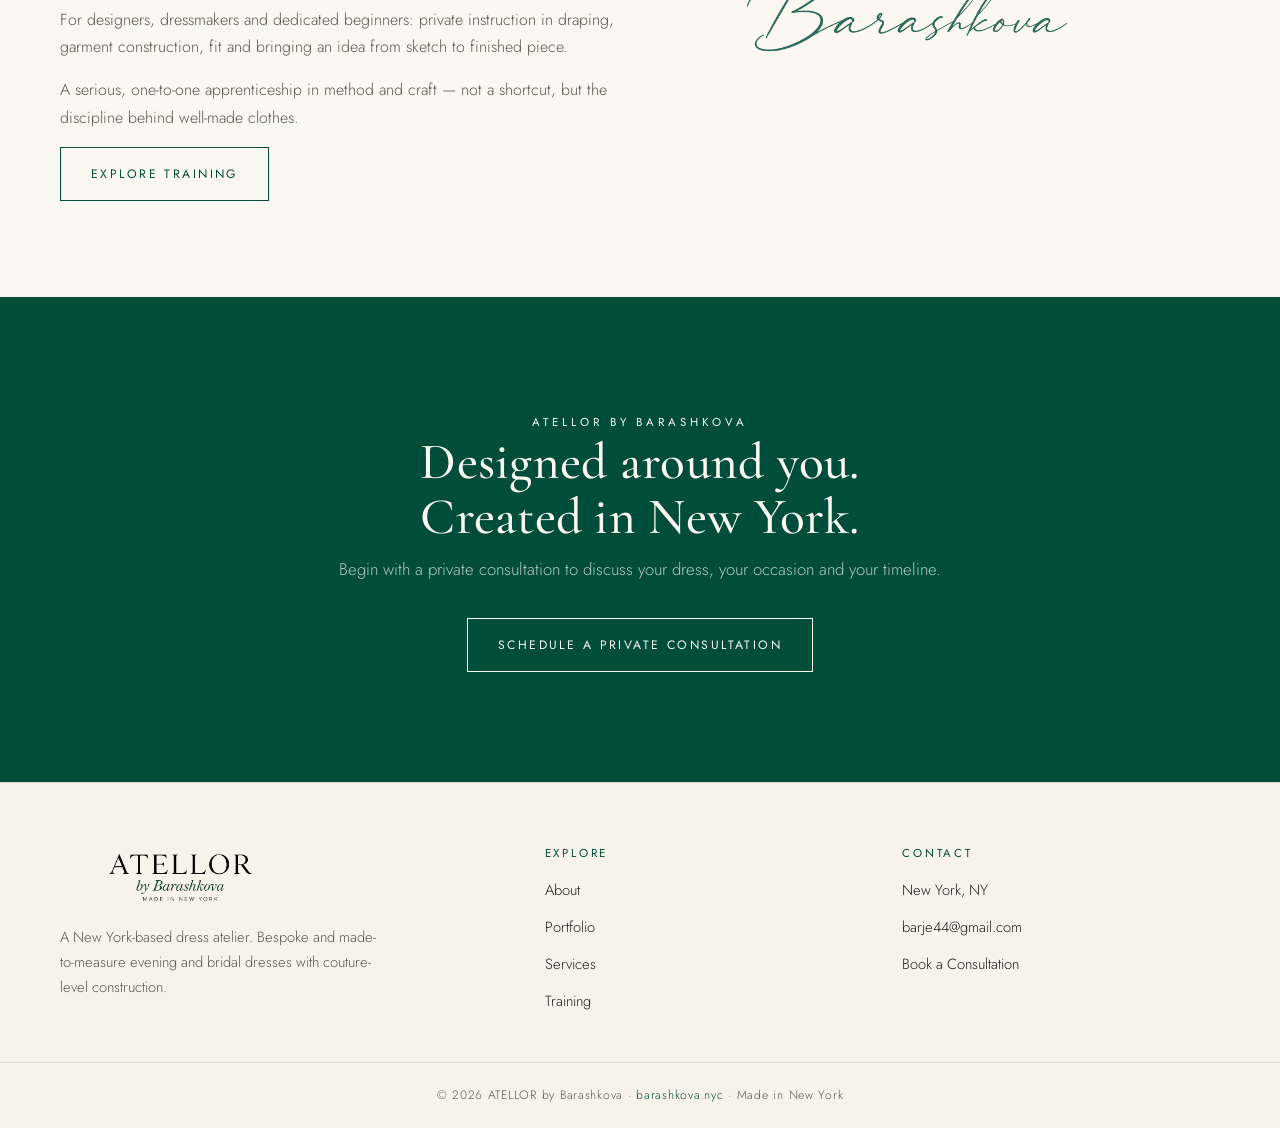
==== commit 29b56db2: "home: replace needle monogram with emerald Barashkova signature (large) Swap the needle-and-thread m" ====
--- a/index.html
+++ b/index.html
@@ -127,7 +127,7 @@
       <p data-i18n="h.tr.p2">A serious, one-to-one apprenticeship in method and craft — not a shortcut, but the discipline behind well-made clothes.</p>
       <a href="training.html" class="btn btn-ghost" data-i18n="h.tr.explore">Explore Training</a>
     </div>
-    <div class="art"><img src="assets/monogram.png" alt="" loading="lazy"></div>
+    <div class="art"><img src="assets/signature-emerald.png" alt="Barashkova" loading="lazy"></div>
   </div>
 </section>
 
--- a/styles.css
+++ b/styles.css
@@ -136,7 +136,7 @@
 .teaser .txt h2{font-size:clamp(2rem,3.4vw,2.8rem);margin-bottom:18px}
 .teaser .txt p{color:var(--muted);font-weight:300;margin-bottom:16px}
 .teaser .art{position:relative;text-align:center}
-.teaser .art img{width:150px;height:150px;object-fit:contain;opacity:.9}
+.teaser .art img{width:100%;max-width:360px;height:auto;object-fit:contain;opacity:.92}
 
 /* CTA band */
 .cta-band{text-align:center;padding:110px 40px}
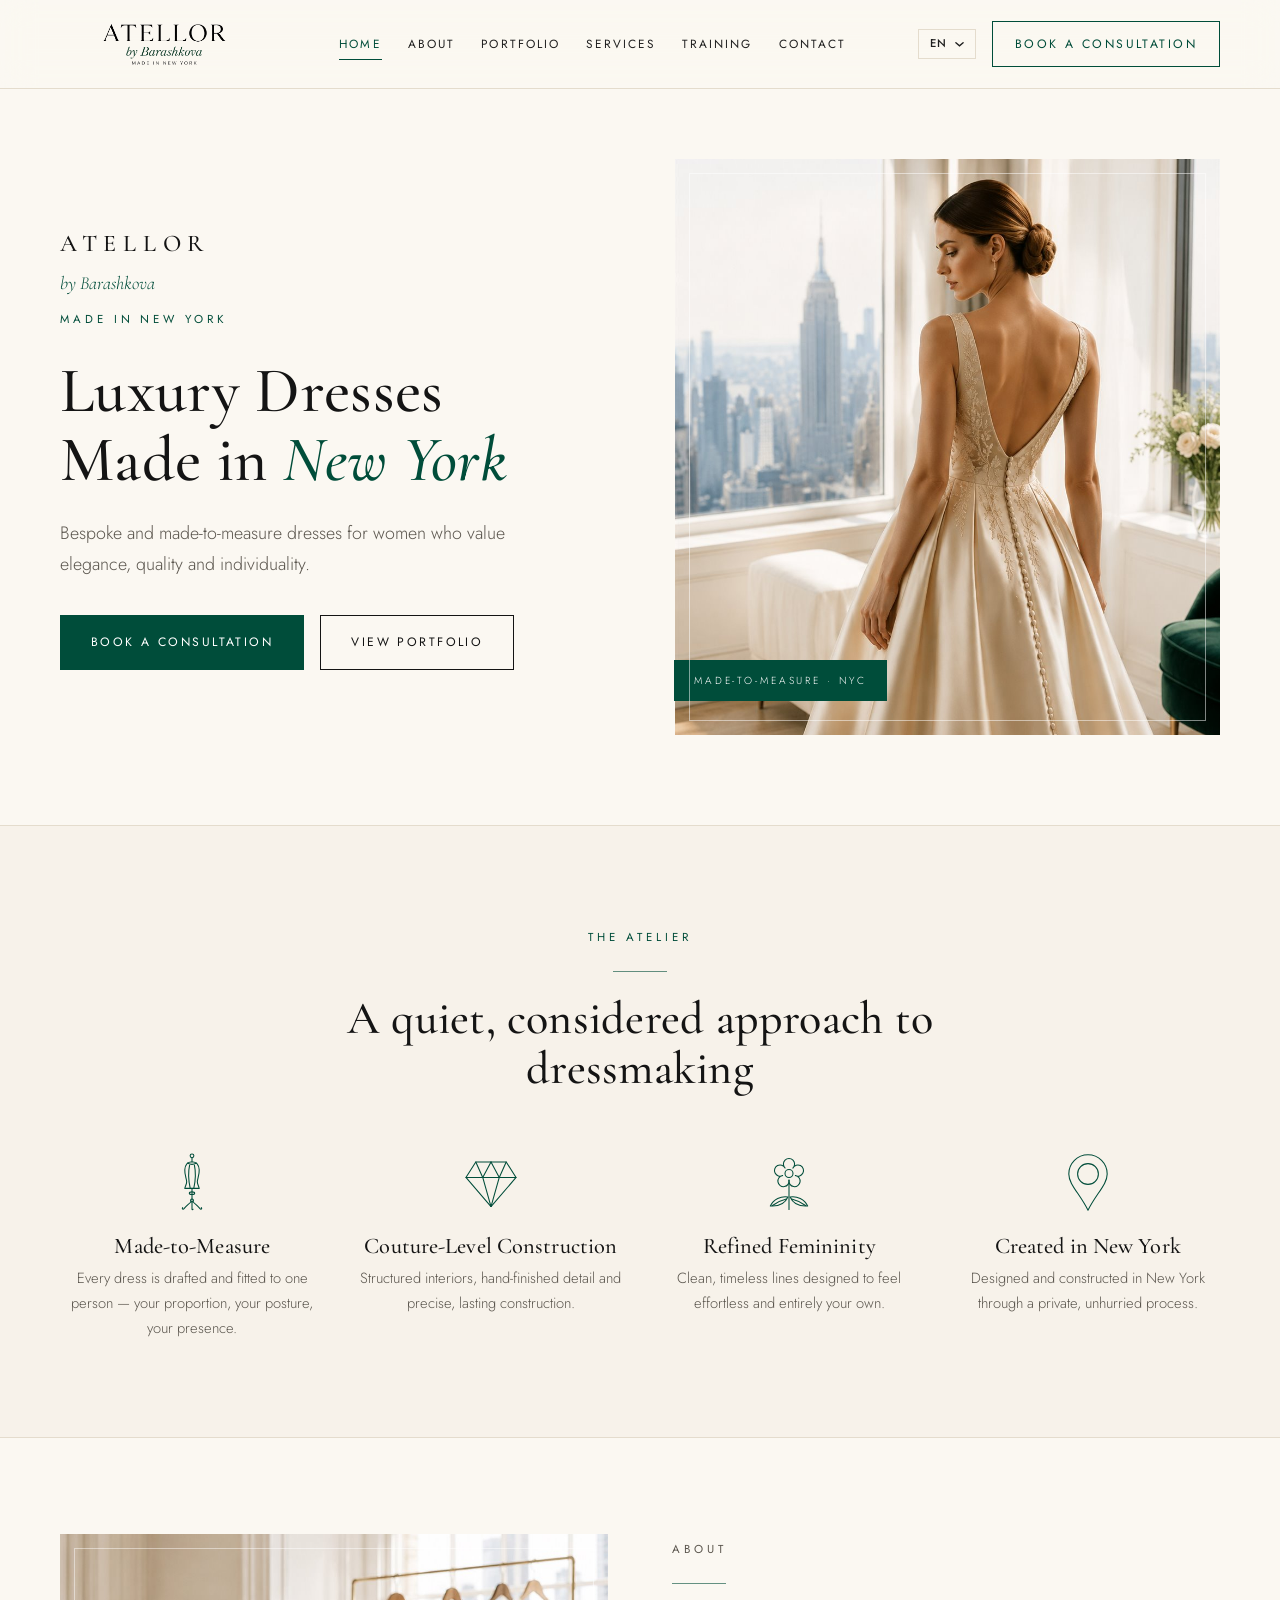
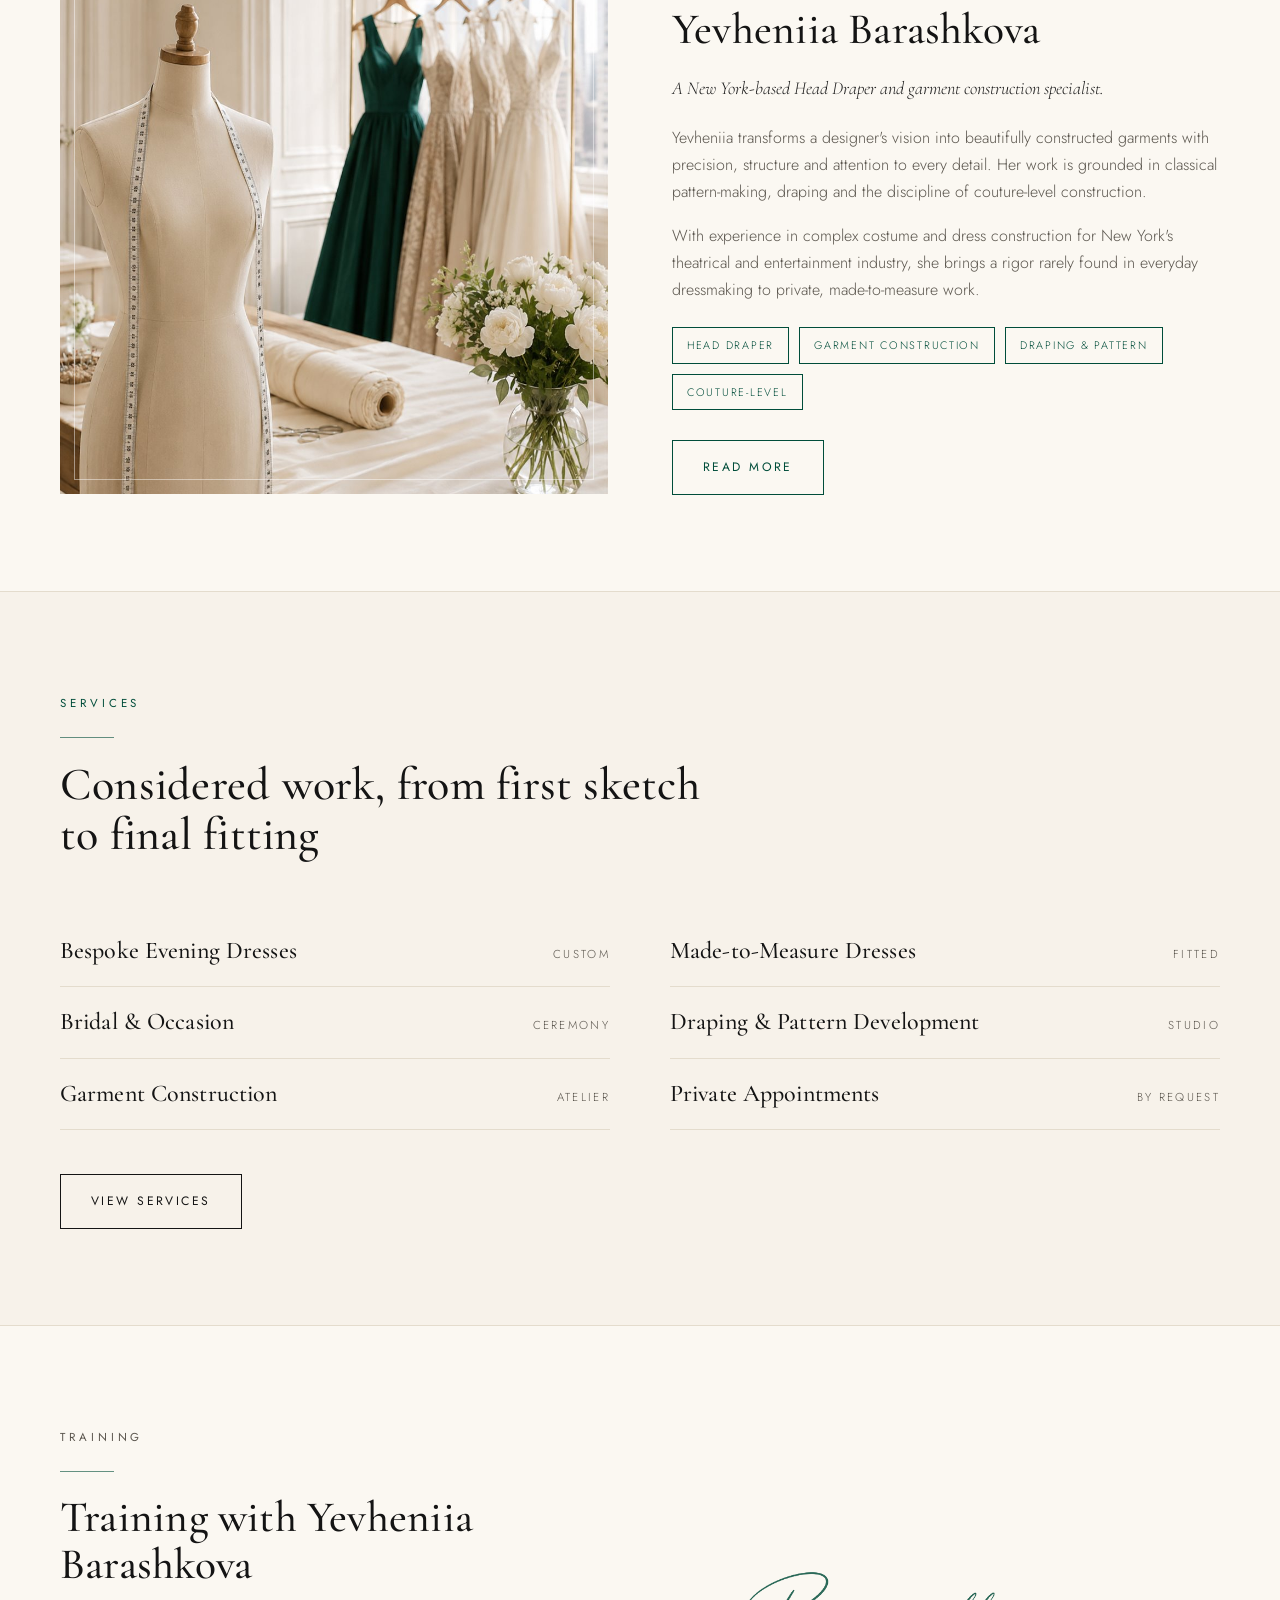
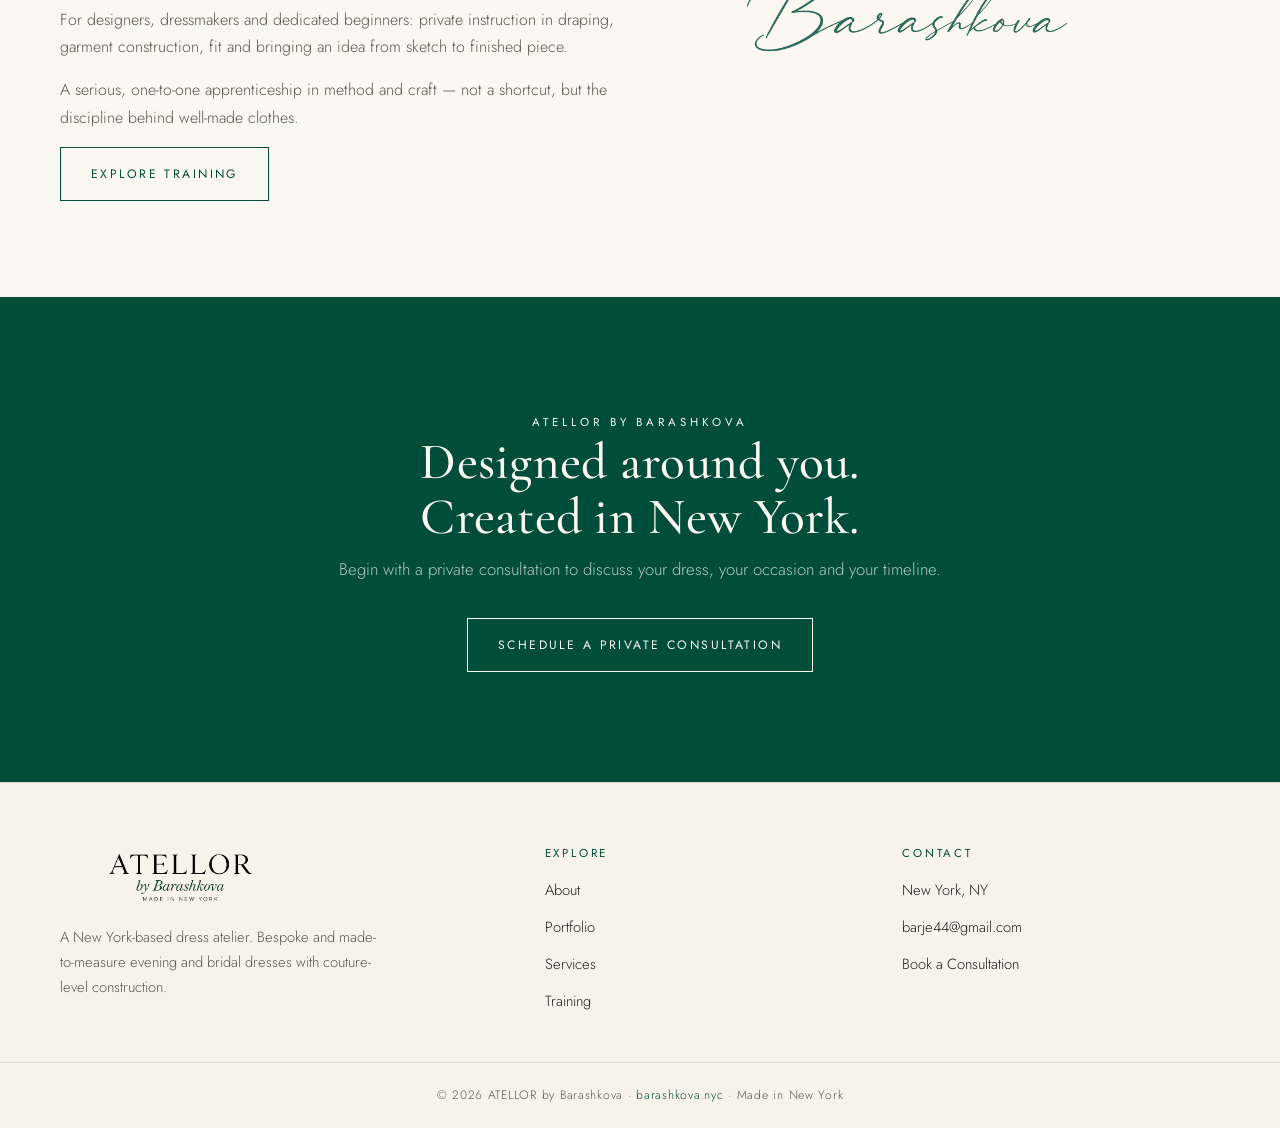
==== commit b50ce55f: "icons: crisp SVG line icons — faithful 1:1 traces of originals, thin uniform emerald stroke Replace " ====
--- a/index.html
+++ b/index.html
@@ -69,10 +69,10 @@
       <h2 data-i18n="h.val.h">A quiet, considered approach to dressmaking</h2>
     </div>
     <div class="values">
-      <div class="value"><img src="assets/icon-form.png" alt=""><h3 data-i18n="h.v1h">Made-to-Measure</h3><p data-i18n="h.v1p">Every dress is drafted and fitted to one person — your proportion, your posture, your presence.</p></div>
-      <div class="value"><img src="assets/icon-diamond.png" alt=""><h3 data-i18n="h.v2h">Couture-Level Construction</h3><p data-i18n="h.v2p">Structured interiors, hand-finished detail and precise, lasting construction.</p></div>
-      <div class="value"><img src="assets/icon-flower.png" alt=""><h3 data-i18n="h.v3h">Refined Femininity</h3><p data-i18n="h.v3p">Clean, timeless lines designed to feel effortless and entirely your own.</p></div>
-      <div class="value"><img src="assets/icon-pin.png" alt=""><h3 data-i18n="h.v4h">Created in New York</h3><p data-i18n="h.v4p">Designed and constructed in New York through a private, unhurried process.</p></div>
+      <div class="value"><img src="assets/icon-form.svg" alt=""><h3 data-i18n="h.v1h">Made-to-Measure</h3><p data-i18n="h.v1p">Every dress is drafted and fitted to one person — your proportion, your posture, your presence.</p></div>
+      <div class="value"><img src="assets/icon-diamond.svg" alt=""><h3 data-i18n="h.v2h">Couture-Level Construction</h3><p data-i18n="h.v2p">Structured interiors, hand-finished detail and precise, lasting construction.</p></div>
+      <div class="value"><img src="assets/icon-flower.svg" alt=""><h3 data-i18n="h.v3h">Refined Femininity</h3><p data-i18n="h.v3p">Clean, timeless lines designed to feel effortless and entirely your own.</p></div>
+      <div class="value"><img src="assets/icon-pin.svg" alt=""><h3 data-i18n="h.v4h">Created in New York</h3><p data-i18n="h.v4p">Designed and constructed in New York through a private, unhurried process.</p></div>
     </div>
   </div>
 </section>
